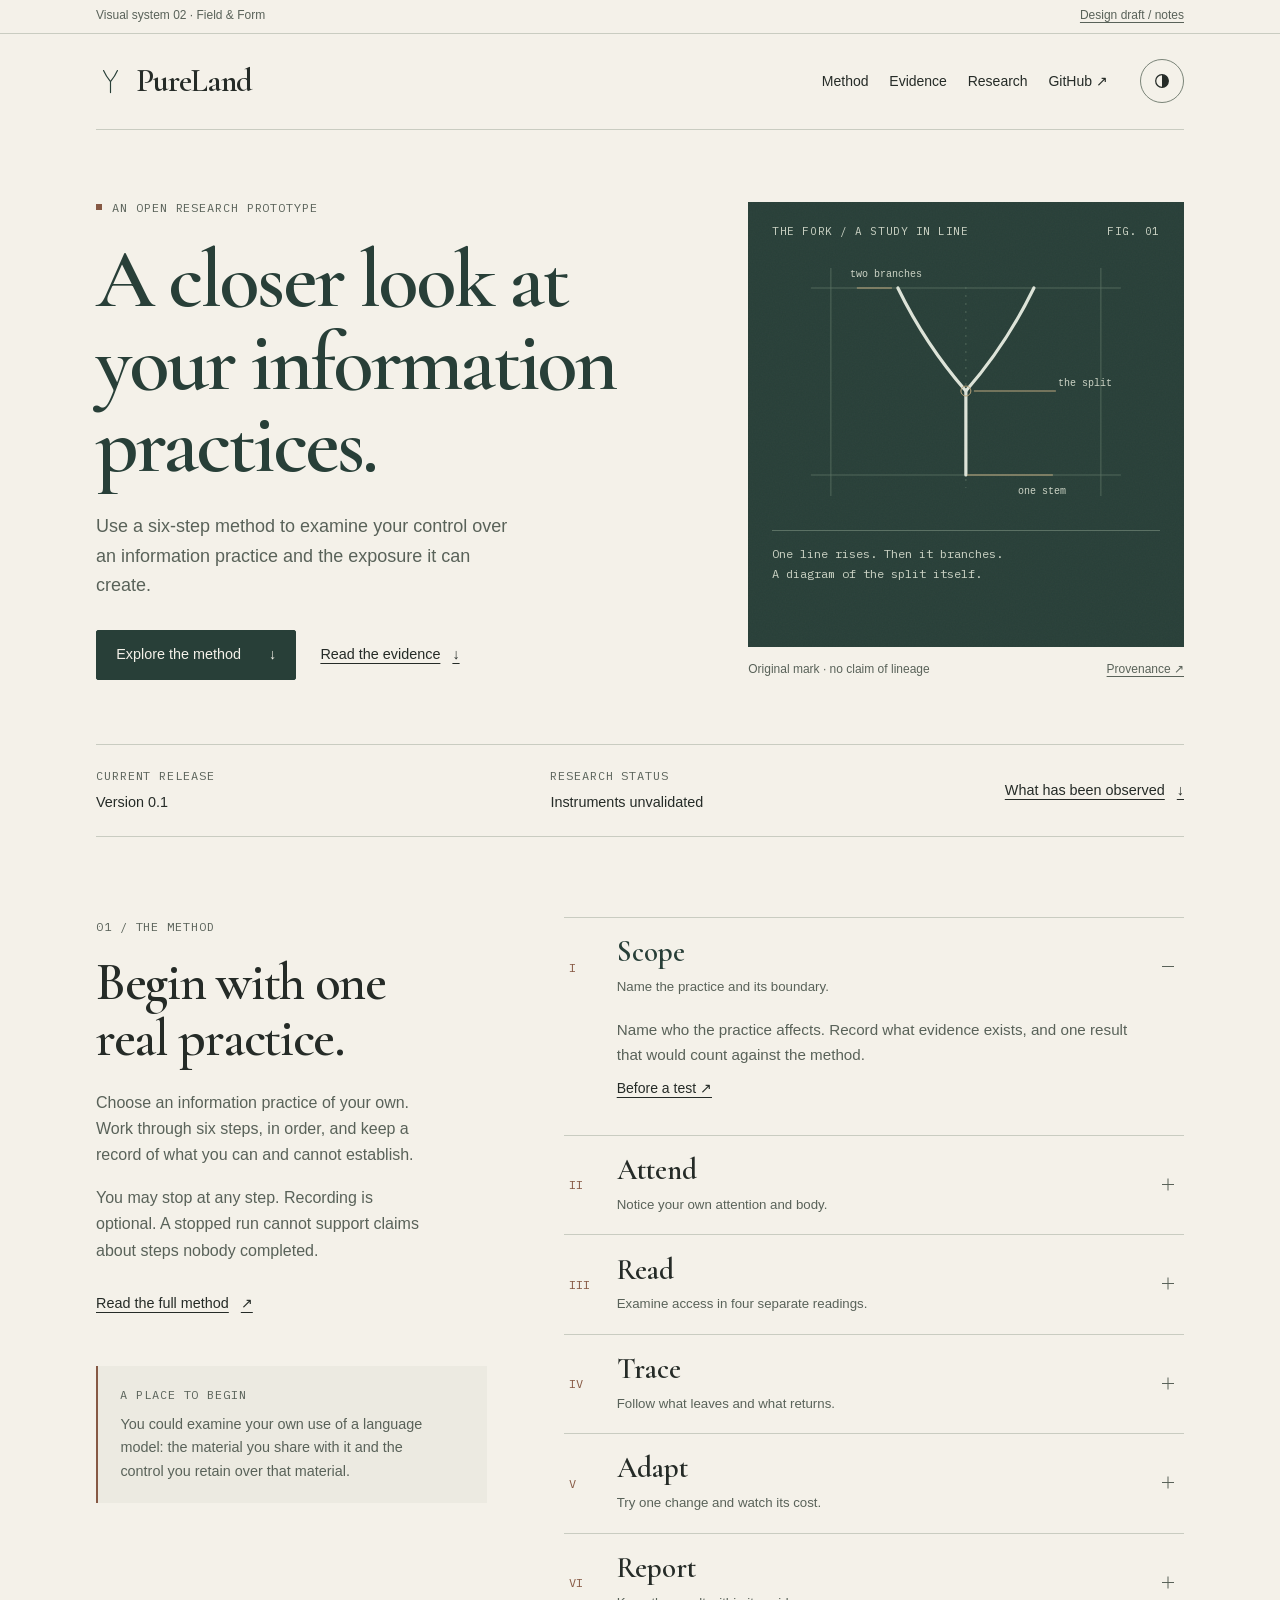
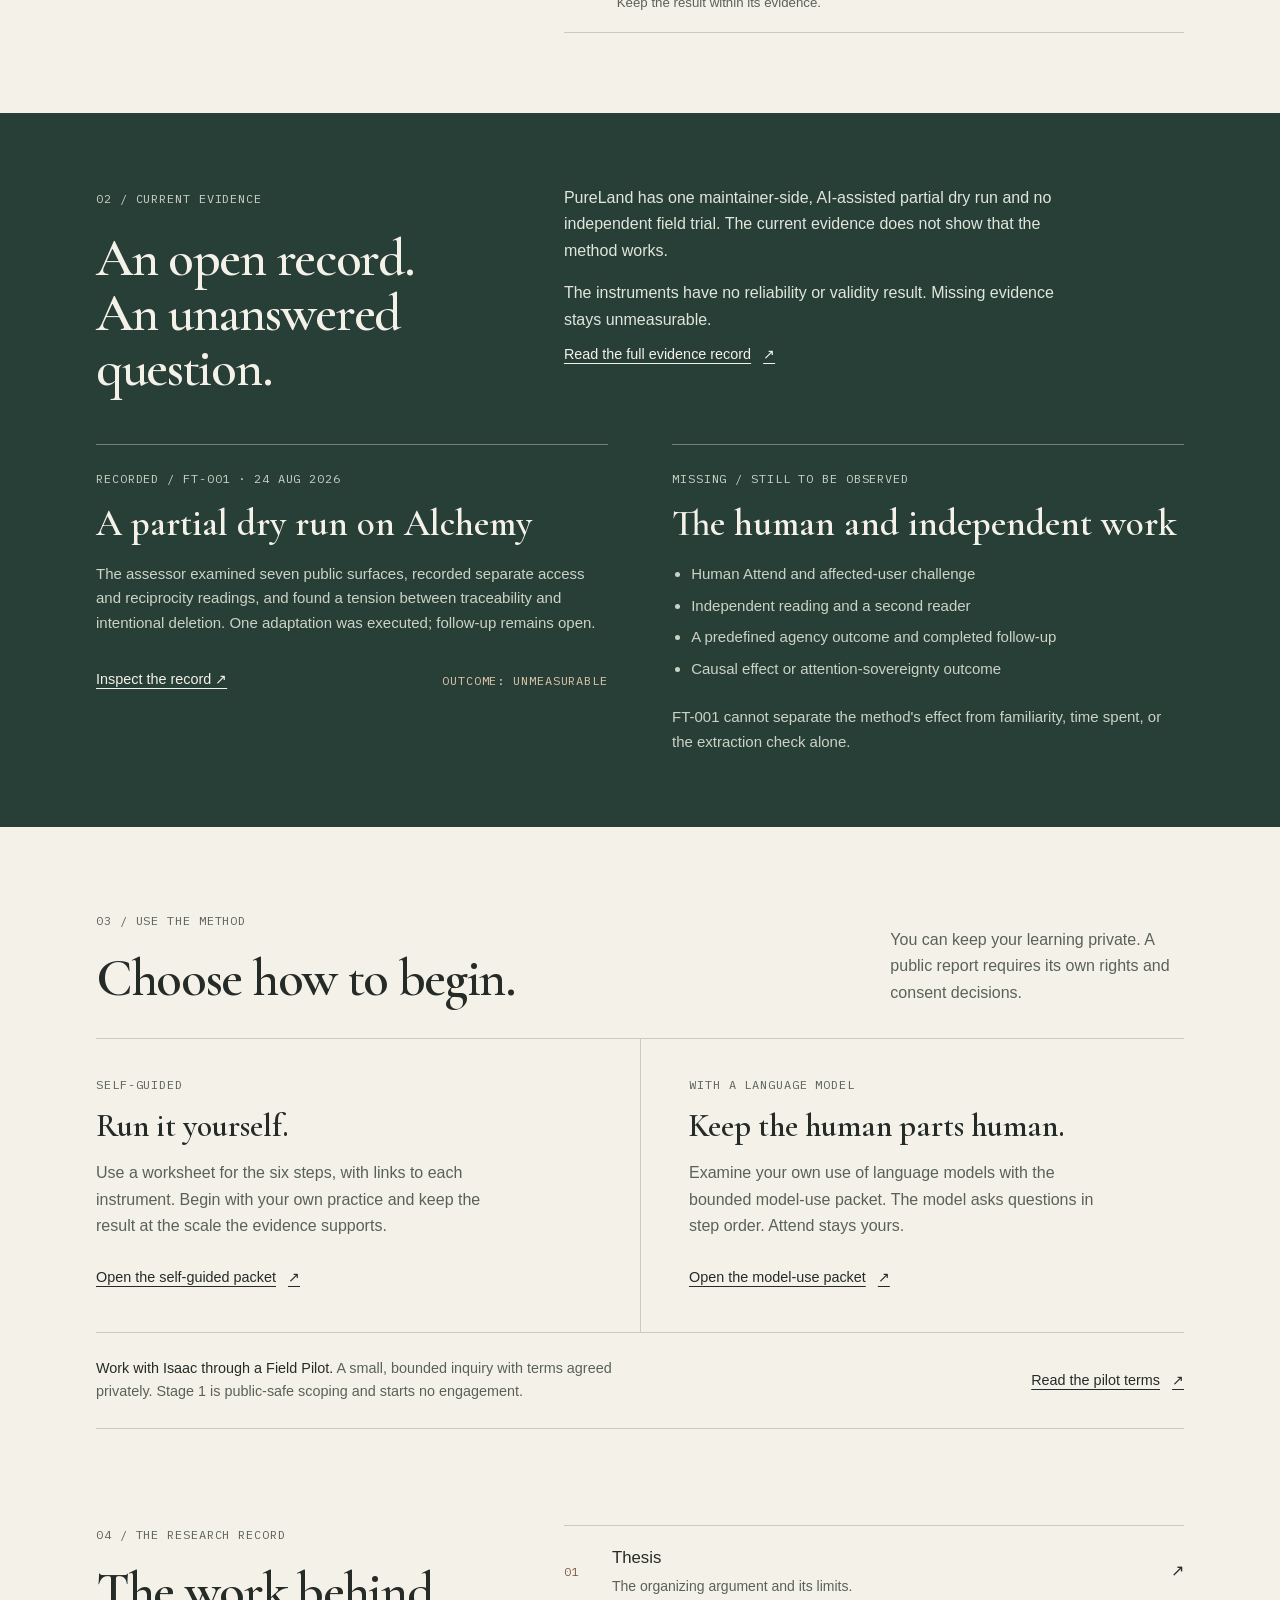
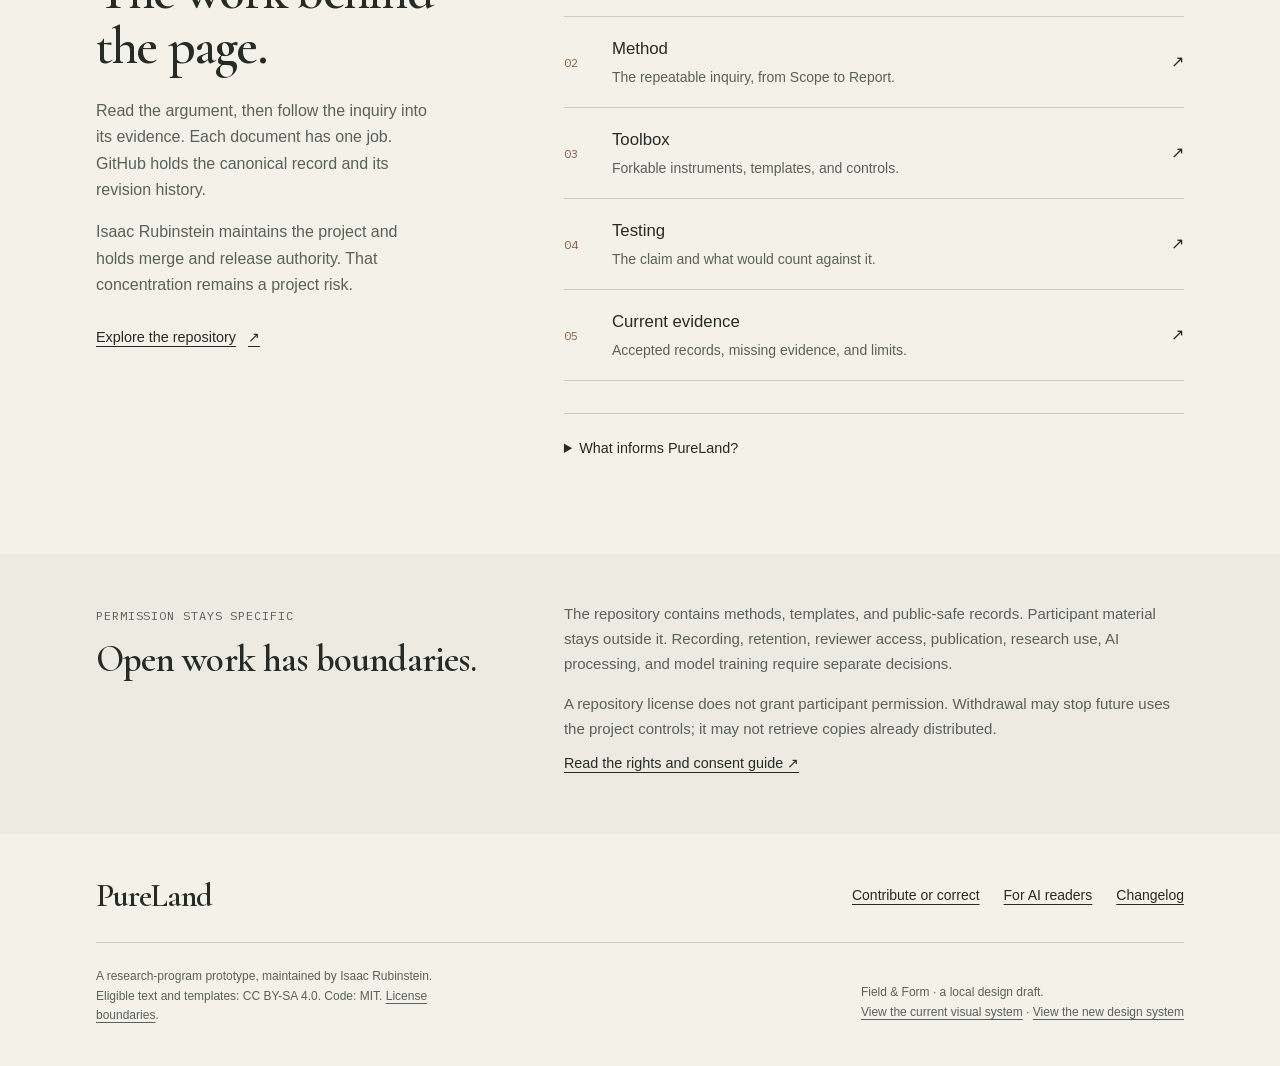
==== design/v2/index.html @ 68bf4f4d "Add the Field & Form second visual-system draft Place a second visual system under design/v2 for rev" ====
<!doctype html>
<html lang="en">
<head>
  <meta charset="utf-8">
  <meta name="viewport" content="width=device-width, initial-scale=1">
  <meta name="robots" content="noindex,nofollow">
  <title>PureLand · Field &amp; Form design draft</title>
  <meta name="description" content="A second visual-system draft for PureLand, an open research prototype for examining information practices. Instruments unvalidated.">
  <link rel="preload" href="../fonts/cormorant-garamond-600.woff2" as="font" type="font/woff2" crossorigin>
  <link rel="stylesheet" href="styles.css">
  <script src="theme.js" defer></script>
</head>
<body>
<a class="skip" href="#main">Skip to content</a>
<div class="draft-strip"><div class="wrap"><span>Visual system 02 · Field &amp; Form</span><a href="REVIEW.md">Design draft / notes</a></div></div>
<div class="wrap">
  <header class="masthead">
    <a class="brand" href="#main" aria-label="PureLand home">
      <svg viewBox="0 0 100 110" aria-hidden="true" fill="none" stroke="currentColor" stroke-linecap="round" stroke-width="4"><path d="M50 95V57 M50 57C40 45 32 33 26 19 M50 57C60 45 68 33 74 19"/></svg>
      <span class="brand-name">PureLand</span>
    </a>
    <nav aria-label="Main navigation"><a href="#method">Method</a><a href="#evidence">Evidence</a><a href="#research">Research</a><a href="https://github.com/risaac09/pureland-fork-kit">GitHub <span aria-hidden="true">↗</span></a></nav>
    <button class="theme" id="theme-toggle" aria-label="Change color theme" hidden><svg viewBox="0 0 20 20" aria-hidden="true"><circle cx="10" cy="10" r="7" fill="none" stroke="currentColor" stroke-width="1.4"/><path d="M10 3a7 7 0 0 1 0 14Z" fill="currentColor"/></svg></button>
  </header>
</div>
<main id="main">
<div class="wrap">
    <section class="hero" aria-labelledby="page-title">
      <div>
        <p class="label">An open research prototype</p>
        <h1 id="page-title">A closer look at<br>your information<br>practices.</h1>
        <p class="hero-lead">Use a six-step method to examine your control over an information practice and the exposure it can create.</p>
        <div class="hero-actions"><a class="button" href="#method">Explore the method <span aria-hidden="true">↓</span></a><a class="text-link" href="#evidence">Read the evidence <span aria-hidden="true">↓</span></a></div>
      </div>
      <figure class="specimen">
        <div class="specimen-plate">
          <div class="plate-top"><span>The fork / a study in line</span><span>Fig. 01</span></div>
          <svg viewBox="0 0 360 290" role="img" aria-labelledby="fork-title fork-desc">
            <title id="fork-title">The PureLand fork mark</title>
            <desc id="fork-desc">One stem rises, then splits into two branches. The mark diagrams the proliferation chain cited in the practice frame.</desc>
            <g fill="none" stroke="#5B7164" stroke-width=".8"><path d="M25 48H335 M25 235H335 M45 28V256 M315 28V256"/><path d="M180 47V248" stroke-dasharray="2 6"/></g>
            <g fill="none" stroke="#DDE3D8" stroke-width="3.2" stroke-linecap="round"><path class="fork-event" pathLength="1" d="M180 235V151C153 120 132 89 112 48"/><path class="fork-event" pathLength="1" d="M180 151C207 120 228 89 248 48"/></g>
            <g fill="none" stroke="#BCA77E" stroke-width="1"><path d="M188 151H270 M106 48H71 M181 235H267"/><circle cx="180" cy="151" r="5"/></g>
            <g font-family="monospace" font-size="10" fill="#CCD3C5"><text x="272" y="146">the split</text><text x="232" y="254">one stem</text><text x="64" y="37">two branches</text></g>
          </svg>
          <p class="plate-foot">One line rises. Then it branches.<br>A diagram of the split itself.</p>
        </div>
        <figcaption><span>Original mark · no claim of lineage</span><a href="https://github.com/risaac09/pureland-fork-kit/blob/main/PROVENANCE.md">Provenance ↗</a></figcaption>
      </figure>
    </section>
    <div class="status-line" aria-label="Research status">
      <div><span class="label">Current release</span><strong>Version 0.1</strong></div>
      <div><span class="label">Research status</span><strong>Instruments unvalidated</strong></div>
      <a class="text-link" href="#evidence">What has been observed <span aria-hidden="true">↓</span></a>
    </div>
    <section class="section section-grid" id="method" aria-labelledby="method-title">
      <div class="section-intro">
        <span class="label">01 / The method</span>
        <h2 id="method-title">Begin with one<br>real practice.</h2>
        <p>Choose an information practice of your own. Work through six steps, in order, and keep a record of what you can and cannot establish.</p>
        <p>You may stop at any step. Recording is optional. A stopped run cannot support claims about steps nobody completed.</p>
        <a class="text-link" href="https://github.com/risaac09/pureland-fork-kit/blob/main/METHOD.md">Read the full method <span aria-hidden="true">↗</span></a>
        <aside class="practice-note"><span class="label">A place to begin</span><p>You could examine your own use of a language model: the material you share with it and the control you retain over that material.</p></aside>
      </div>
      <div class="method-list" aria-label="Six method steps">
        <details id="step-scope" open><summary><span class="step-number">I</span><span><span class="step-name">Scope</span><span class="step-hint">Name the practice and its boundary.</span></span><span class="expand" aria-hidden="true"></span></summary><div class="step-copy"><p>Name who the practice affects. Record what evidence exists, and one result that would count against the method.</p><a href="https://github.com/risaac09/pureland-fork-kit/blob/main/TESTING.md">Before a test ↗</a></div></details>
        <details id="step-attend"><summary><span class="step-number">II</span><span><span class="step-name">Attend</span><span class="step-hint">Notice your own attention and body.</span></span><span class="expand" aria-hidden="true"></span></summary><div class="step-copy"><p>Run the practice frame before assigning a condition to the system. These are prompts for self-observation, never scores or labels for other people. Attend belongs to the person; a model cannot perform it.</p><a href="https://github.com/risaac09/pureland-fork-kit/blob/main/PRACTICE-FRAME.md">Open the practice frame ↗</a></div></details>
        <details id="step-read"><summary><span class="step-number">III</span><span><span class="step-name">Read</span><span class="step-hint">Examine access in four separate readings.</span></span><span class="expand" aria-hidden="true"></span></summary><div class="step-copy"><p>Ask whether the material is understandable, reachable, adaptable, and traceable. Name the unit, set, denominator, and time window before counting. Keep the four measures separate.</p><a href="https://github.com/risaac09/pureland-fork-kit/blob/main/SCORECARD.md">Open the access scorecard ↗</a></div></details>
        <details id="step-trace"><summary><span class="step-number">IV</span><span><span class="step-name">Trace</span><span class="step-hint">Follow what leaves and what returns.</span></span><span class="expand" aria-hidden="true"></span></summary><div class="step-copy"><p>Trace information from each contributor to where it accumulates. Read consent, attribution, and value return separately. Do not average the bands or produce a combined score.</p><a href="https://github.com/risaac09/pureland-fork-kit/blob/main/EXTRACTION-CHECK.md">Open the extraction check ↗</a></div></details>
        <details id="step-adapt"><summary><span class="step-number">V</span><span><span class="step-name">Adapt</span><span class="step-hint">Try one change and watch its cost.</span></span><span class="expand" aria-hidden="true"></span></summary><div class="step-copy"><p>Record the baseline, intended benefit, plausible new harm, required consent, and review date. Observe the cost as well as the result.</p><a href="https://github.com/risaac09/pureland-fork-kit/blob/main/METHOD.md">Read the adaptation guidance ↗</a></div></details>
        <details id="step-report"><summary><span class="step-number">VI</span><span><span class="step-name">Report</span><span class="step-hint">Keep the result within its evidence.</span></span><span class="expand" aria-hidden="true"></span></summary><div class="step-copy"><p>Record what happened, including disagreement or an unmeasurable result. Private learning and refusal may end without a public report. Only cleared reports enter the public ledger.</p><a href="https://github.com/risaac09/pureland-fork-kit/blob/main/templates/field-test.md">Open the field-test template ↗</a></div></details>
      </div>
    </section>
</div>
<section class="evidence" id="evidence" aria-labelledby="evidence-title">
  <div class="wrap">
    <div class="evidence-top"><div><span class="label">02 / Current evidence</span><h2 id="evidence-title">An open record.<br>An unanswered question.</h2></div><div><p>PureLand has one maintainer-side, AI-assisted partial dry run and no independent field trial. The current evidence does not show that the method works.</p><p>The instruments have no reliability or validity result. Missing evidence stays unmeasurable.</p><a class="text-link" href="https://github.com/risaac09/pureland-fork-kit/blob/main/CURRENT-EVIDENCE.md">Read the full evidence record <span aria-hidden="true">↗</span></a></div></div>
    <div class="evidence-records">
      <article><span class="label">Recorded / FT-001 · 24 Aug 2026</span><h3>A partial dry run on Alchemy</h3><p>The assessor examined seven public surfaces, recorded separate access and reciprocity readings, and found a tension between traceability and intentional deletion. One adaptation was executed; follow-up remains open.</p><div class="record-end"><a class="text-link" href="https://github.com/risaac09/pureland-fork-kit/blob/main/research/field-tests/ft-001-alchemy.md">Inspect the record ↗</a><span class="label">Outcome: unmeasurable</span></div></article>
      <article><span class="label">Missing / still to be observed</span><h3>The human and independent work</h3><ul><li>Human Attend and affected-user challenge</li><li>Independent reading and a second reader</li><li>A predefined agency outcome and completed follow-up</li><li>Causal effect or attention-sovereignty outcome</li></ul><p>FT-001 cannot separate the method's effect from familiarity, time spent, or the extraction check alone.</p></article>
    </div>
  </div>
</section>
<div class="wrap">
  <section class="paths" id="start" aria-labelledby="paths-title">
    <div class="paths-head"><div><span class="label">03 / Use the method</span><h2 id="paths-title">Choose how to begin.</h2></div><p>You can keep your learning private. A public report requires its own rights and consent decisions.</p></div>
    <div class="path-grid">
      <article class="path"><span class="label">Self-guided</span><h3>Run it yourself.</h3><p>Use a worksheet for the six steps, with links to each instrument. Begin with your own practice and keep the result at the scale the evidence supports.</p><a class="text-link" href="https://github.com/risaac09/pureland-fork-kit/blob/main/templates/run-it-yourself.md">Open the self-guided packet <span aria-hidden="true">↗</span></a></article>
      <article class="path"><span class="label">With a language model</span><h3>Keep the human parts human.</h3><p>Examine your own use of language models with the bounded model-use packet. The model asks questions in step order. Attend stays yours.</p><a class="text-link" href="https://github.com/risaac09/pureland-fork-kit/blob/main/templates/run-with-a-model.md">Open the model-use packet <span aria-hidden="true">↗</span></a></article>
    </div>
    <div class="pilot"><p><strong>Work with Isaac through a Field Pilot.</strong> A small, bounded inquiry with terms agreed privately. Stage 1 is public-safe scoping and starts no engagement.</p><a class="text-link" href="https://github.com/risaac09/pureland-fork-kit/blob/main/OFFERING.md">Read the pilot terms <span aria-hidden="true">↗</span></a></div>
  </section>
  <section class="library section-grid" id="research" aria-labelledby="research-title">
    <div class="section-intro"><span class="label">04 / The research record</span><h2 id="research-title">The work behind<br>the page.</h2><p>Read the argument, then follow the inquiry into its evidence. Each document has one job. GitHub holds the canonical record and its revision history.</p><p>Isaac Rubinstein maintains the project and holds merge and release authority. That concentration remains a project risk.</p><a class="text-link" href="https://github.com/risaac09/pureland-fork-kit">Explore the repository <span aria-hidden="true">↗</span></a></div>
    <div><ol class="research-list">
      <li><a href="https://github.com/risaac09/pureland-fork-kit/blob/main/THESIS.md"><span class="doc-number">01</span><span><span class="doc-title">Thesis</span><span class="doc-description">The organizing argument and its limits.</span></span><span aria-hidden="true">↗</span></a></li>
      <li><a href="https://github.com/risaac09/pureland-fork-kit/blob/main/METHOD.md"><span class="doc-number">02</span><span><span class="doc-title">Method</span><span class="doc-description">The repeatable inquiry, from Scope to Report.</span></span><span aria-hidden="true">↗</span></a></li>
      <li><a href="https://github.com/risaac09/pureland-fork-kit/blob/main/TOOLBOX.md"><span class="doc-number">03</span><span><span class="doc-title">Toolbox</span><span class="doc-description">Forkable instruments, templates, and controls.</span></span><span aria-hidden="true">↗</span></a></li>
      <li><a href="https://github.com/risaac09/pureland-fork-kit/blob/main/TESTING.md"><span class="doc-number">04</span><span><span class="doc-title">Testing</span><span class="doc-description">The claim and what would count against it.</span></span><span aria-hidden="true">↗</span></a></li>
      <li><a href="https://github.com/risaac09/pureland-fork-kit/blob/main/CURRENT-EVIDENCE.md"><span class="doc-number">05</span><span><span class="doc-title">Current evidence</span><span class="doc-description">Accepted records, missing evidence, and limits.</span></span><span aria-hidden="true">↗</span></a></li>
    </ol><details class="provenance" id="what-it-studies"><summary>What informs PureLand?</summary><p>The synthesis draws on Buddhist practice, evaluation, body-based practice, and technology theory. Its mappings are original synthesis, not Buddhist doctrine, clinical categories, or validated measures. The name establishes no lineage relationship to Pure Land Buddhist traditions. <a href="https://github.com/risaac09/pureland-fork-kit/blob/main/THESIS.md">Read the thesis</a> and <a href="https://github.com/risaac09/pureland-fork-kit/blob/main/PROVENANCE.md">the provenance record</a>.</p></details></div>
  </section>
</div>
<section class="rights" id="rights" aria-labelledby="rights-title"><div class="wrap"><div><span class="label">Permission stays specific</span><h2 id="rights-title">Open work has boundaries.</h2></div><div><p>The repository contains methods, templates, and public-safe records. Participant material stays outside it. Recording, retention, reviewer access, publication, research use, AI processing, and model training require separate decisions.</p><p>A repository license does not grant participant permission. Withdrawal may stop future uses the project controls; it may not retrieve copies already distributed.</p><a class="text-link" href="https://github.com/risaac09/pureland-fork-kit/blob/main/RIGHTS-AND-CONSENT.md">Read the rights and consent guide ↗</a></div></div></section>
</main>
<footer class="wrap footer">
  <div class="footer-top"><a class="brand" href="#main"><span class="brand-name">PureLand</span></a><div class="footer-links"><a href="https://github.com/risaac09/pureland-fork-kit/blob/main/CONTRIBUTING.md">Contribute or correct</a><a href="https://github.com/risaac09/pureland-fork-kit/blob/main/llms.txt">For AI readers</a><a href="https://github.com/risaac09/pureland-fork-kit/blob/main/CHANGELOG.md">Changelog</a></div></div>
  <div class="footer-bottom"><p>A research-program prototype, maintained by Isaac Rubinstein.<br>Eligible text and templates: CC BY-SA 4.0. Code: MIT. <a href="https://github.com/risaac09/pureland-fork-kit/blob/main/LICENSE.md">License boundaries</a>.</p><p>Field &amp; Form · a local design draft.<br><a href="../../index.html">View the current visual system</a> · <a href="system.html">View the new design system</a></p></div>
</footer>
</body>
</html>
---- design/v2/styles.css ----
@import url("tokens.css");
* { box-sizing: border-box; }
html { scroll-padding-top: 2rem; }
body { margin: 0; background: var(--ground); color: var(--text); font: 1rem/1.65 var(--font-body); -webkit-font-smoothing: antialiased; }
::selection { color: var(--mineral); background: var(--lichen); }
a { color: inherit; text-decoration-thickness: 1px; text-underline-offset: .25em; }
a:hover { text-decoration-thickness: 2px; }
:where(a, button, summary):focus-visible { outline: 3px solid var(--focus); outline-offset: 5px; }
button { font: inherit; cursor: pointer; }
button[hidden] { display: none; }
svg { display: block; max-width: 100%; }
figure, p { margin: 0; }
p + p { margin-top: 1rem; }
h1, h2, h3 { margin: 0; font-family: var(--font-display); font-weight: 600; }
h1 { font-size: clamp(3.25rem, 6.5vw, 5.8rem); line-height: .99; letter-spacing: -.035em; color: var(--primary); }
h2 { font-size: clamp(2.65rem, 4.1vw, 3.7rem); line-height: 1.05; letter-spacing: -.025em; text-wrap: balance; }
h3 { font-size: 2rem; line-height: 1.15; }
.wrap { max-width: var(--page-width); margin-inline: auto; padding-inline: clamp(1.25rem, 5vw, 4rem); }
.label { font: .75rem/1.6 var(--font-label); letter-spacing: .075em; text-transform: uppercase; color: var(--secondary); }
.small { font-size: .875rem; }
.secondary { color: var(--secondary); }
.skip { position: absolute; top: -10rem; left: 1rem; z-index: 20; background: var(--ground); padding: 1rem; }
.skip:focus { top: 1rem; }
.draft-strip { border-bottom: 1px solid var(--line); }
.draft-strip .wrap { display: flex; justify-content: space-between; gap: 1rem; font-size: .75rem; color: var(--secondary); padding-block: .4rem; }
.masthead { display: flex; align-items: center; gap: 2rem; padding-block: 1.6rem; border-bottom: 1px solid var(--line); }
.brand { min-height: 44px; display: inline-flex; align-items: center; gap: .7rem; text-decoration: none; white-space: nowrap; }
.brand svg { width: 29px; height: 36px; color: var(--primary); }
.brand-name { font-family: var(--font-display); font-size: 2rem; line-height: 1; letter-spacing: -.03em; }
.masthead nav { margin-left: auto; display: flex; gap: 1.3rem; }
.masthead nav a { gap: .25rem; display: inline-flex; min-height: 44px; align-items: center; font-size: .875rem; text-decoration: none; }
.masthead nav a:hover { text-decoration: underline; }
.theme { min-height: 44px; min-width: 44px; border: 1px solid var(--control-line); border-radius: 50%; color: var(--text); background: transparent; display: grid; place-items: center; }
.theme svg { width: 18px; height: 18px; }
.hero { display: grid; grid-template-columns: 1.35fr 1fr; gap: clamp(2rem, 5vw, 5rem); align-items: center; padding-block: 4.25rem 4rem; }
.hero .label { margin-bottom: 1.4rem; display: flex; align-items: center; gap: .65rem; }
.hero .label::before { content: ""; height: 6px; width: 6px; background: var(--accent-text); }
.hero-lead { max-width: 43ch; font-size: 1.125rem; line-height: 1.65; margin-top: 1.6rem; color: var(--secondary); }
.hero-actions { display: flex; align-items: center; flex-wrap: wrap; gap: 1.5rem; margin-top: 1.8rem; }
.button { display: inline-flex; align-items: center; justify-content: space-between; gap: 1.75rem; min-height: 50px; padding: .7rem 1.2rem; text-decoration: none; background: var(--primary); color: var(--on-primary); border: 1px solid var(--primary); border-radius: 2px; font-size: .9rem; }
.button:hover { text-decoration: none; box-shadow: inset 0 0 0 1px currentColor; }
.text-link { min-height: 44px; display: inline-flex; align-items: center; gap: .75rem; font-size: .9rem; }
.specimen { align-self: stretch; display: flex; flex-direction: column; padding-top: .25rem; }
.specimen-plate { flex: 1; min-height: 350px; position: relative; background: var(--mineral); color: var(--paper); padding: 1.3rem 1.5rem; overflow: hidden; }
.specimen-plate::before { content: ""; position: absolute; inset: 0; background-image: url("grain.svg"); opacity: .12; pointer-events: none; }
.plate-top { display: flex; justify-content: space-between; position: relative; color: #CCD3C5; font: .6875rem/1.6 var(--font-label); letter-spacing: .05em; text-transform: uppercase; }
.specimen-plate > svg { width: 100%; height: 290px; position: relative; }
.plate-foot { font: .75rem/1.7 var(--font-label); color: #CCD3C5; position: relative; border-top: 1px solid #5B7164; padding-top: .8rem; }
.specimen figcaption { display: flex; justify-content: space-between; gap: 1rem; color: var(--secondary); margin-top: .8rem; font-size: .75rem; }
.status-line { border-top: 1px solid var(--line); border-bottom: 1px solid var(--line); padding-block: 1.3rem; display: grid; grid-template-columns: 1fr 1fr auto; gap: 1.5rem; align-items: center; }
.status-line strong { font-size: .9rem; font-weight: 500; }
.status-line .label { display: block; margin-bottom: .25rem; }
.section { padding-block: 5rem; }
.section-grid { display: grid; grid-template-columns: .82fr 1.3fr; gap: clamp(2rem, 6vw, 6rem); }
.section-intro > .label { display: block; margin-bottom: 1.2rem; }
.section-intro h2 { margin-bottom: 1.5rem; }
.section-intro p { max-width: 38ch; color: var(--secondary); }
.section-intro .text-link { margin-top: 1.1rem; }
.practice-note { margin-top: 2.5rem; padding: 1.2rem 1.4rem; border-left: 2px solid var(--accent-text); background: var(--surface); }
.practice-note .label { display: block; margin-bottom: .55rem; }
.practice-note p { font-size: .9rem; }
.method-list details { border-top: 1px solid var(--line); }
.method-list details:last-child { border-bottom: 1px solid var(--line); }
.method-list summary { list-style: none; display: grid; grid-template-columns: 2rem 1fr 1.2rem; column-gap: 1rem; align-items: center; padding: 1.15rem .3rem; min-height: 70px; cursor: pointer; }
summary::-webkit-details-marker { display: none; }
.step-number { color: var(--accent-text); font: .75rem var(--font-label); }
.step-name { font: 600 1.8rem/1.1 var(--font-display); }
.step-hint { display: block; color: var(--secondary); font-size: .83rem; margin-top: .4rem; }
.expand { position: relative; width: 16px; height: 16px; color: var(--secondary); }
.expand::before, .expand::after { content: ""; position: absolute; background: currentColor; width: 12px; height: 1px; top: 7px; left: 2px; }
.expand::after { transform: rotate(90deg); }
details[open] .expand::after { transform: rotate(0); }
.method-list details[open] .step-name { color: var(--primary); }
.step-copy { padding: 0 2.5rem 1.5rem 3.3rem; color: var(--secondary); font-size: .95rem; }
.step-copy a { display: inline-flex; min-height: 44px; align-items: center; color: var(--text); font-size: .875rem; }
.evidence { background: var(--mineral); color: var(--paper); padding-block: 4.5rem; --focus: #D4AF96; }
.evidence .label { color: #CCD3C5; }
.evidence-top { display: grid; grid-template-columns: .82fr 1.3fr; gap: clamp(2rem, 6vw, 6rem); }
.evidence h2 { margin-top: 1.2rem; }
.evidence-top p { color: #E1E6DC; max-width: 57ch; }
.evidence-records { margin-top: 3rem; display: grid; grid-template-columns: 1fr 1fr; gap: 4rem; }
.evidence-records article { padding-top: 1.25rem; border-top: 1px solid #718373; }
.evidence-records h3 { margin-block: .75rem 1rem; font-size: 2.3rem; }
.evidence-records p, .evidence-records ul { color: #CCD3C5; font-size: .9375rem; }
.evidence-records ul { padding-left: 1.2rem; margin-block: 1rem; }
.evidence-records li { padding-bottom: .45rem; }
.record-end { margin-top: 1.4rem; display: flex; justify-content: space-between; gap: 1rem; align-items: center; }
.record-end .label { color: #E1C6AA; }
.paths { padding-block: 5rem; }
.paths-head { display: flex; align-items: flex-end; justify-content: space-between; gap: 3rem; margin-bottom: 2rem; }
.paths-head h2 { margin-top: 1.1rem; }
.paths-head p { max-width: 33ch; color: var(--secondary); }
.path-grid { display: grid; grid-template-columns: 1fr 1fr; border-top: 1px solid var(--line); border-bottom: 1px solid var(--line); }
.path { padding: 2rem 3rem 2rem 0; }
.path + .path { padding-left: 3rem; border-left: 1px solid var(--line); }
.path h3 { margin-block: .65rem 1rem; }
.path p { color: var(--secondary); max-width: 46ch; }
.path .text-link { margin-top: 1rem; }
.pilot { display: flex; align-items: center; gap: 3rem; justify-content: space-between; padding: 1.5rem 0; border-bottom: 1px solid var(--line); }
.pilot p { font-size: .9rem; color: var(--secondary); max-width: 69ch; }
.pilot strong { color: var(--text); font-weight: 500; }
.pilot a { flex-shrink: 0; }
.library { padding-block: 1rem 5rem; }
.research-list { margin: 0; padding: 0; list-style: none; }
.research-list li { border-top: 1px solid var(--line); }
.research-list li:last-child { border-bottom: 1px solid var(--line); }
.research-list a { padding-block: 1.1rem; display: grid; grid-template-columns: 2rem 1fr auto; gap: 1rem; text-decoration: none; align-items: center; }
.research-list a:hover .doc-title { text-decoration: underline; text-underline-offset: .2em; }
.doc-title { font-size: 1.05rem; font-weight: 500; }
.doc-description { display: block; color: var(--secondary); font-size: .875rem; margin-top: .25rem; }
.doc-number { color: var(--accent-text); font: .75rem var(--font-label); }
.provenance { margin-top: 2rem; border-top: 1px solid var(--line); padding-top: 1rem; }
.provenance summary { cursor: pointer; padding-block: .4rem; font-size: .9rem; min-height: 44px; }
.provenance p { font-size: .9rem; color: var(--secondary); padding-block: 1rem; max-width: 65ch; }
.rights { background: var(--surface); padding-block: 3rem; }
.rights .wrap { display: grid; grid-template-columns: .82fr 1.3fr; gap: clamp(2rem, 6vw, 6rem); }
.rights h2 { font-size: 2.3rem; margin-top: .75rem; }
.rights p { color: var(--secondary); font-size: .9375rem; }
.footer { padding-block: 2.5rem; }
.footer-top { display: flex; justify-content: space-between; align-items: center; gap: 2rem; }
.footer-links { display: flex; flex-wrap: wrap; gap: .5rem 1.5rem; }
.footer-links a { display: inline-flex; align-items: center; min-height: 44px; font-size: .875rem; }
.footer-bottom { display: flex; justify-content: space-between; gap: 2rem; border-top: 1px solid var(--line); margin-top: 1.5rem; padding-top: 1.5rem; color: var(--secondary); font-size: .75rem; }
.footer-bottom p { max-width: 57ch; }
@media (prefers-reduced-motion: no-preference) {
  .button, .theme { transition: box-shadow var(--motion-response), background var(--motion-response); }
  .expand::after { transition: transform var(--motion-response) var(--motion-ease); }
  .fork-event { stroke-dasharray: 1; animation: settle var(--motion-draw) var(--motion-ease) both; }
  @keyframes settle { from { stroke-dashoffset: 1; } to { stroke-dashoffset: 0; } }
}
@media (max-width: 900px) {
  .masthead { gap: 1rem; }
  .masthead nav { gap: 1rem; }
  .hero { grid-template-columns: 1.3fr 1fr; gap: 2rem; }
  h1 { font-size: clamp(2.8rem, 6.2vw, 4rem); }
  .specimen-plate { padding-inline: 1rem; }
  .specimen-plate > svg { height: 260px; }
  .hero-lead { font-size: 1rem; }
  .hero-actions { gap: .65rem 1.25rem; }
  .evidence-records { gap: 2rem; }
}
@media (max-width: 680px) {
  .draft-strip .wrap { font-size: .6875rem; }
  .masthead { flex-wrap: wrap; padding-block: 1rem .5rem; gap: .6rem 1rem; }
  .brand-name { font-size: 1.8rem; }
  .masthead nav { order: 3; width: 100%; justify-content: space-between; gap: .5rem; }
  .masthead nav a { font-size: .875rem; }
  .theme { margin-left: auto; }
  .hero { grid-template-columns: 1fr; padding-block: 2.5rem 2rem; gap: 2.25rem; }
  h1 { font-size: clamp(3.05rem, 13.1vw, 4.7rem); }
  .hero .label { margin-bottom: 1rem; }
  .hero-lead { font-size: 1.0625rem; margin-top: 1.4rem; }
  .hero-actions { margin-top: 1.5rem; }
  .specimen { display: none; }
  .status-line { grid-template-columns: 1fr 1fr; gap: 1rem; }
  .status-line > .text-link { grid-column: 1 / -1; min-height: 32px; }
  .section, .paths { padding-block: 3.5rem; }
  .section-grid, .evidence-top, .rights .wrap { grid-template-columns: 1fr; gap: 2rem; }
  .section-intro p { max-width: none; }
  .practice-note { margin-top: 1.5rem; }
  .evidence { padding-block: 3.5rem; }
  .evidence-records { grid-template-columns: 1fr; gap: 2rem; margin-top: 2rem; }
  .evidence-records h3 { font-size: 2rem; }
  .paths-head { display: block; }
  .paths-head p { margin-top: 1.25rem; max-width: none; }
  .path-grid { grid-template-columns: 1fr; }
  .path { padding: 1.5rem 0; }
  .path + .path { padding: 1.5rem 0; border-left: 0; border-top: 1px solid var(--line); }
  .pilot { display: block; }
  .pilot a { margin-top: .7rem; }
  .library { padding-bottom: 3.5rem; }
  .footer-top, .footer-bottom { display: block; }
  .footer-links { margin-top: 1.25rem; }
  .footer-bottom p + p { margin-top: 1rem; }
}
@media (max-width: 360px) {
  h1 { font-size: 2.3rem; line-height: 1.05; }
  .masthead nav { gap: .4rem; }
}
@media print {
  body { color: #252B27; background: white; }
  .draft-strip, .theme, .masthead nav { display: none; }
  .hero { padding-block: 2rem; }
  .evidence { background: #F4F1E9; color: #252B27; }
  .evidence :is(p, .label, ul) { color: #252B27; }
  .section, .paths { padding-block: 2rem; }
  details > :not(summary) { display: block !important; }
}
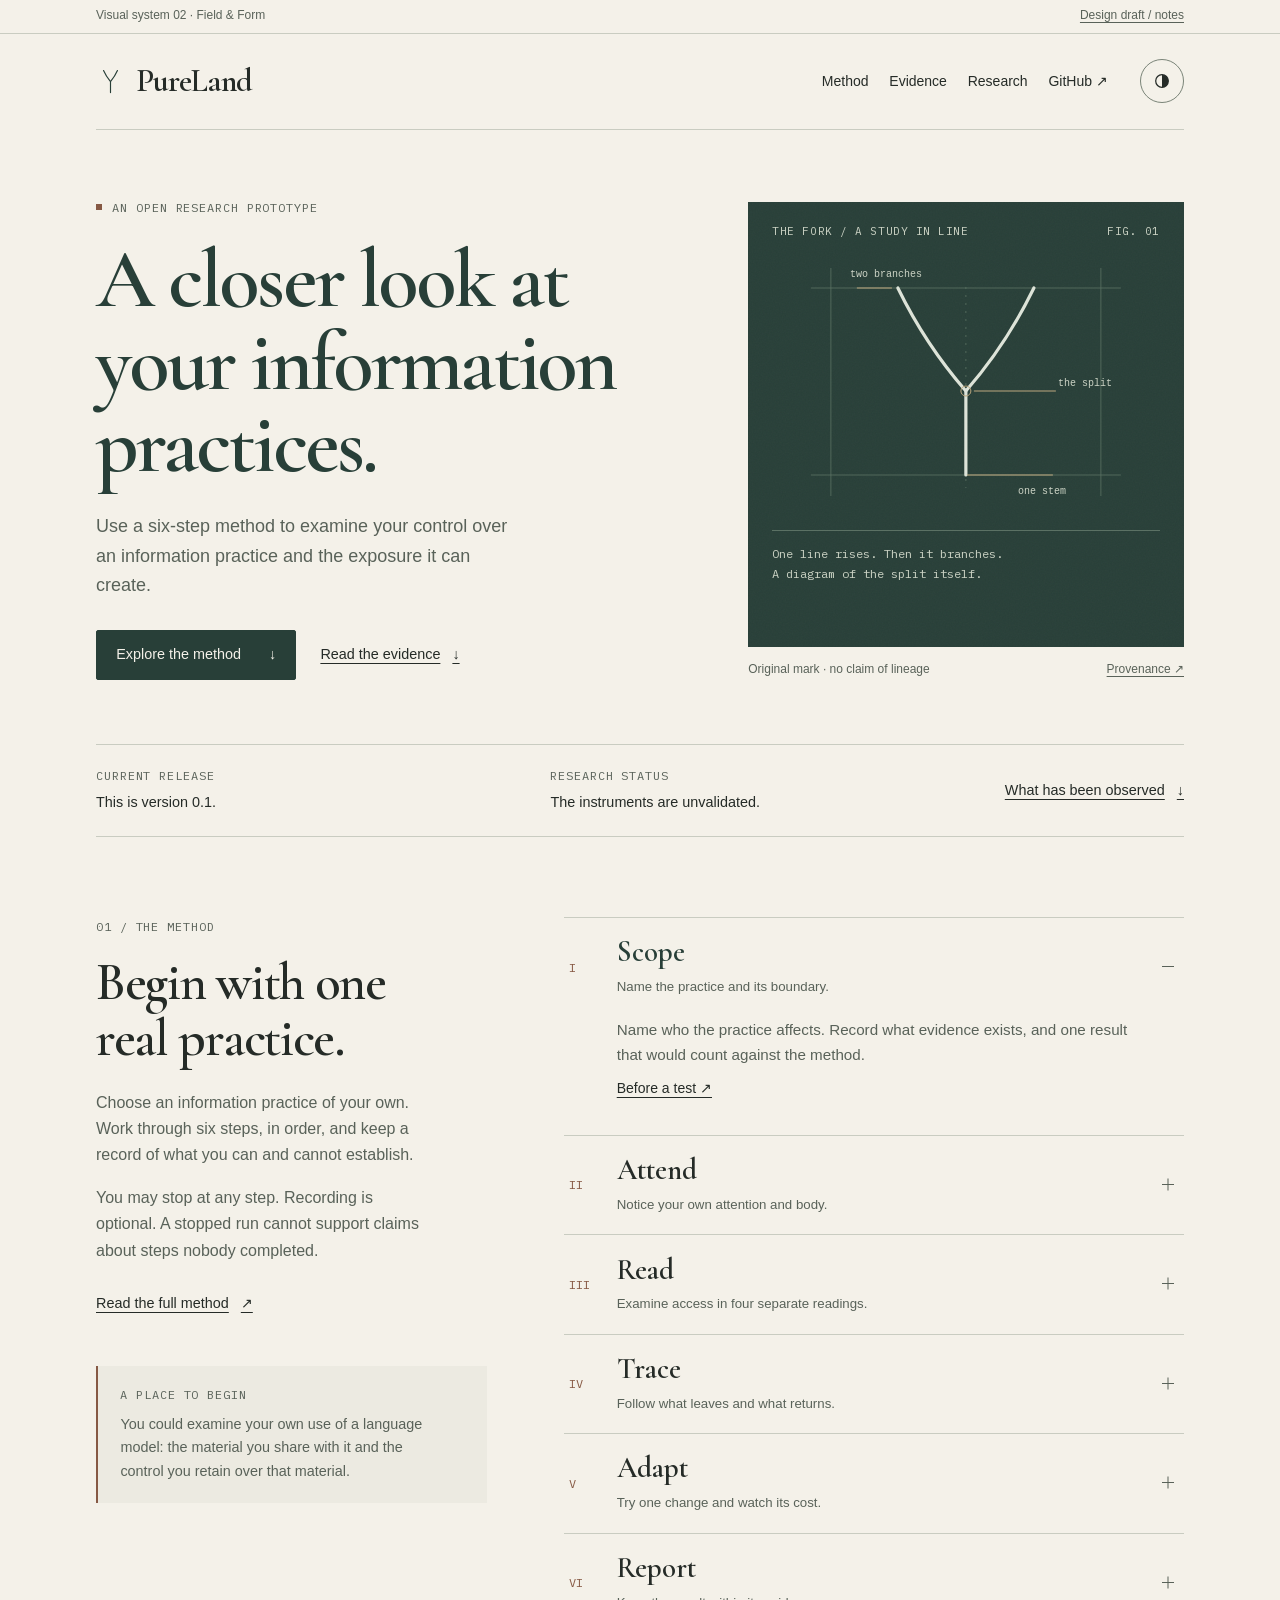
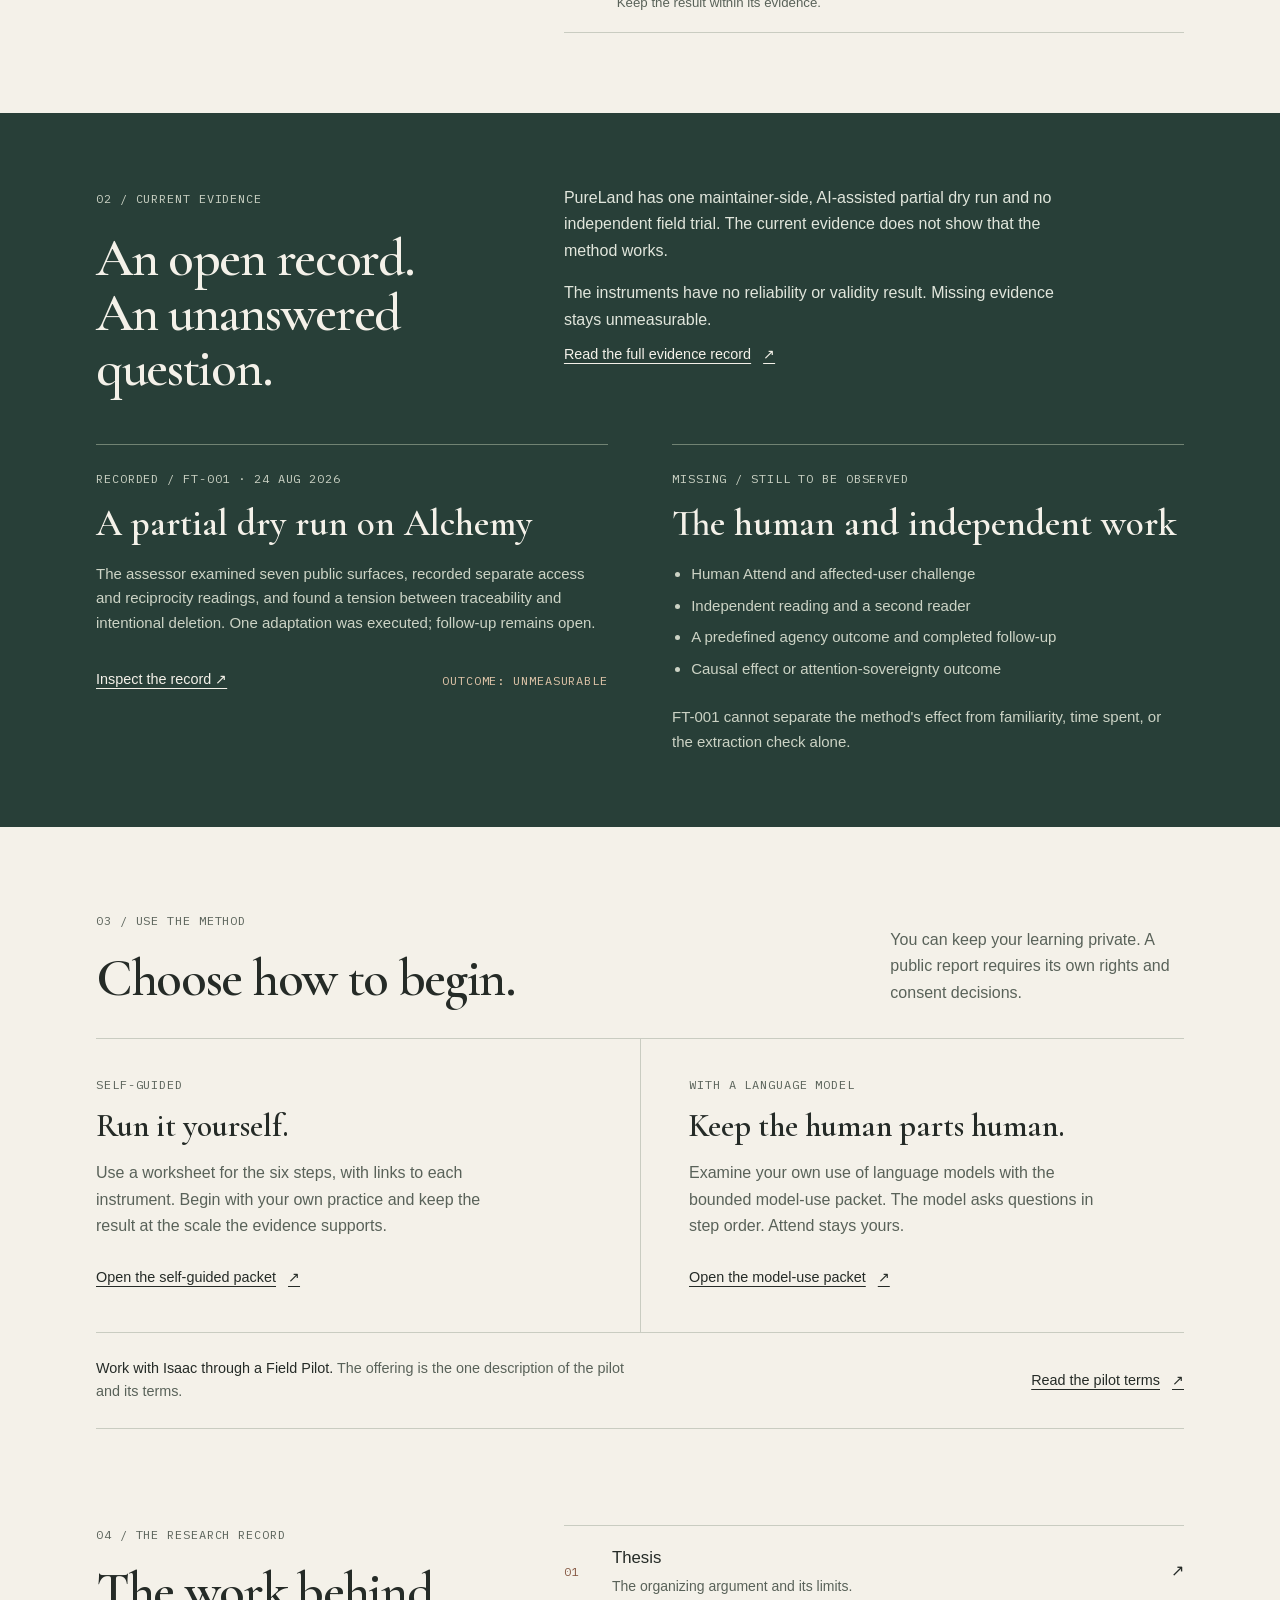
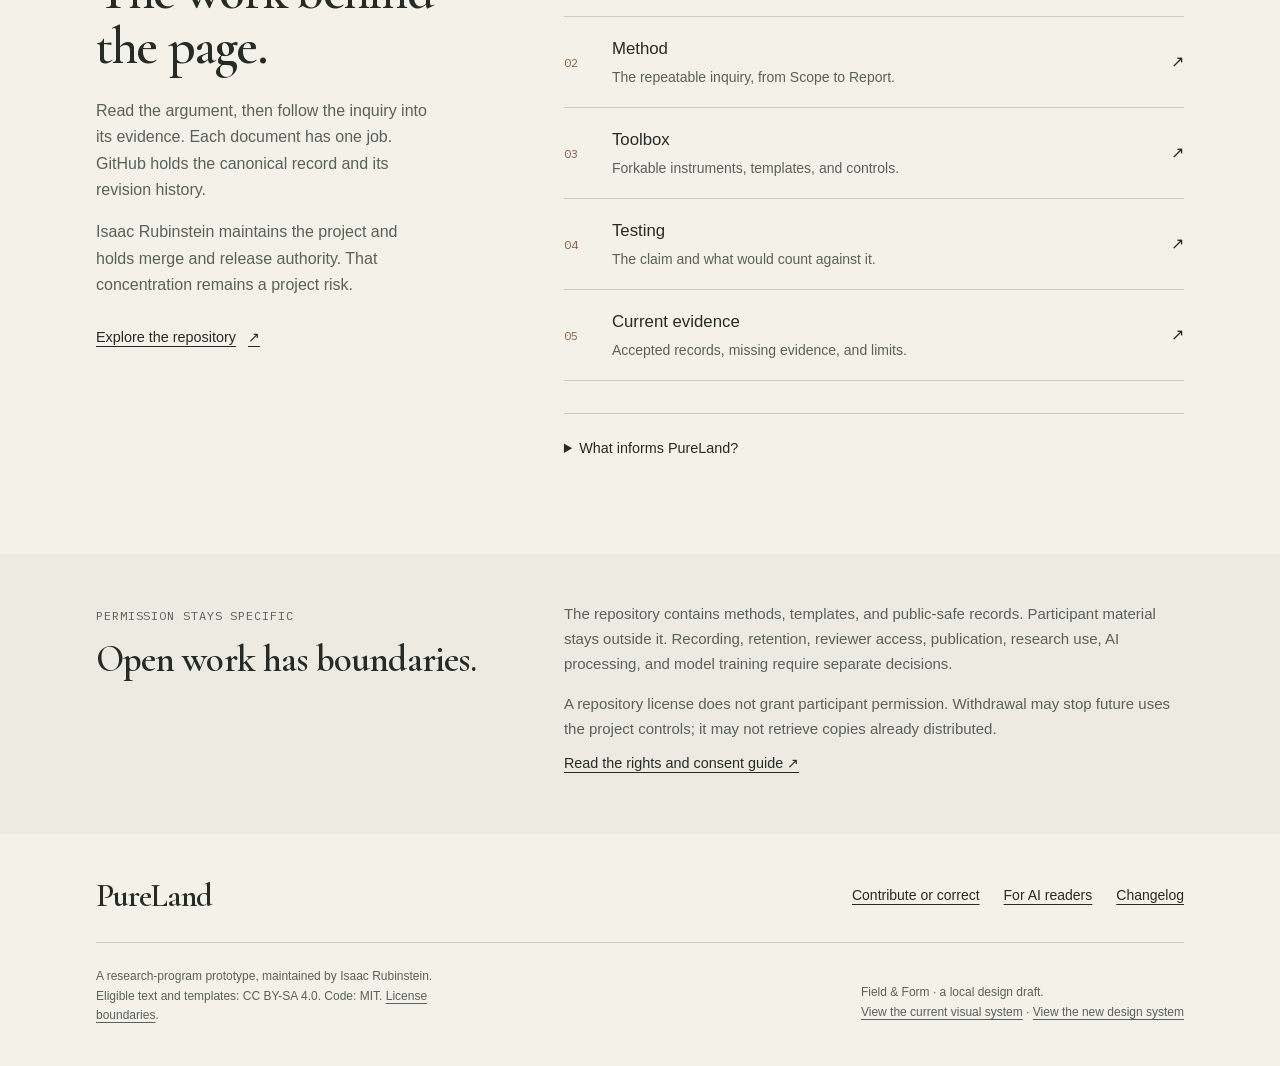
==== commit a118b9bf: "Reconcile the draft with pull request #48 and the checker contracts Read the Field & Form copy again" ====
--- a/design/v2/index.html
+++ b/design/v2/index.html
@@ -49,8 +49,8 @@
       </figure>
     </section>
     <div class="status-line" aria-label="Research status">
-      <div><span class="label">Current release</span><strong>Version 0.1</strong></div>
-      <div><span class="label">Research status</span><strong>Instruments unvalidated</strong></div>
+      <div><span class="label">Current release</span><strong>This is version 0.1.</strong></div>
+      <div><span class="label">Research status</span><strong>The instruments are unvalidated.</strong></div>
       <a class="text-link" href="#evidence">What has been observed <span aria-hidden="true">↓</span></a>
     </div>
     <section class="section section-grid" id="method" aria-labelledby="method-title">
@@ -68,7 +68,7 @@
         <details id="step-read"><summary><span class="step-number">III</span><span><span class="step-name">Read</span><span class="step-hint">Examine access in four separate readings.</span></span><span class="expand" aria-hidden="true"></span></summary><div class="step-copy"><p>Ask whether the material is understandable, reachable, adaptable, and traceable. Name the unit, set, denominator, and time window before counting. Keep the four measures separate.</p><a href="https://github.com/risaac09/pureland-fork-kit/blob/main/SCORECARD.md">Open the access scorecard ↗</a></div></details>
         <details id="step-trace"><summary><span class="step-number">IV</span><span><span class="step-name">Trace</span><span class="step-hint">Follow what leaves and what returns.</span></span><span class="expand" aria-hidden="true"></span></summary><div class="step-copy"><p>Trace information from each contributor to where it accumulates. Read consent, attribution, and value return separately. Do not average the bands or produce a combined score.</p><a href="https://github.com/risaac09/pureland-fork-kit/blob/main/EXTRACTION-CHECK.md">Open the extraction check ↗</a></div></details>
         <details id="step-adapt"><summary><span class="step-number">V</span><span><span class="step-name">Adapt</span><span class="step-hint">Try one change and watch its cost.</span></span><span class="expand" aria-hidden="true"></span></summary><div class="step-copy"><p>Record the baseline, intended benefit, plausible new harm, required consent, and review date. Observe the cost as well as the result.</p><a href="https://github.com/risaac09/pureland-fork-kit/blob/main/METHOD.md">Read the adaptation guidance ↗</a></div></details>
-        <details id="step-report"><summary><span class="step-number">VI</span><span><span class="step-name">Report</span><span class="step-hint">Keep the result within its evidence.</span></span><span class="expand" aria-hidden="true"></span></summary><div class="step-copy"><p>Record what happened, including disagreement or an unmeasurable result. Private learning and refusal may end without a public report. Only cleared reports enter the public ledger.</p><a href="https://github.com/risaac09/pureland-fork-kit/blob/main/templates/field-test.md">Open the field-test template ↗</a></div></details>
+        <details id="step-report"><summary><span class="step-number">VI</span><span><span class="step-name">Report</span><span class="step-hint">Keep the result within its evidence.</span></span><span class="expand" aria-hidden="true"></span></summary><div class="step-copy"><p>Record what happened, including disagreement or an unmeasurable result. Private learning and refusal may end without a public report. Only cleared reports enter the public ledger. <a href="https://github.com/risaac09/pureland-fork-kit/blob/main/METHOD.md#a-reply">One reply</a> from the maintainer is there for the asking, at no cost.</p><a href="https://github.com/risaac09/pureland-fork-kit/blob/main/templates/field-test.md">Open the field-test template ↗</a></div></details>
       </div>
     </section>
 </div>
@@ -88,7 +88,7 @@
       <article class="path"><span class="label">Self-guided</span><h3>Run it yourself.</h3><p>Use a worksheet for the six steps, with links to each instrument. Begin with your own practice and keep the result at the scale the evidence supports.</p><a class="text-link" href="https://github.com/risaac09/pureland-fork-kit/blob/main/templates/run-it-yourself.md">Open the self-guided packet <span aria-hidden="true">↗</span></a></article>
       <article class="path"><span class="label">With a language model</span><h3>Keep the human parts human.</h3><p>Examine your own use of language models with the bounded model-use packet. The model asks questions in step order. Attend stays yours.</p><a class="text-link" href="https://github.com/risaac09/pureland-fork-kit/blob/main/templates/run-with-a-model.md">Open the model-use packet <span aria-hidden="true">↗</span></a></article>
     </div>
-    <div class="pilot"><p><strong>Work with Isaac through a Field Pilot.</strong> A small, bounded inquiry with terms agreed privately. Stage 1 is public-safe scoping and starts no engagement.</p><a class="text-link" href="https://github.com/risaac09/pureland-fork-kit/blob/main/OFFERING.md">Read the pilot terms <span aria-hidden="true">↗</span></a></div>
+    <div class="pilot"><p><strong>Work with Isaac through a Field Pilot.</strong> The offering is the one description of the pilot and its terms.</p><a class="text-link" href="https://github.com/risaac09/pureland-fork-kit/blob/main/OFFERING.md">Read the pilot terms <span aria-hidden="true">↗</span></a></div>
   </section>
   <section class="library section-grid" id="research" aria-labelledby="research-title">
     <div class="section-intro"><span class="label">04 / The research record</span><h2 id="research-title">The work behind<br>the page.</h2><p>Read the argument, then follow the inquiry into its evidence. Each document has one job. GitHub holds the canonical record and its revision history.</p><p>Isaac Rubinstein maintains the project and holds merge and release authority. That concentration remains a project risk.</p><a class="text-link" href="https://github.com/risaac09/pureland-fork-kit">Explore the repository <span aria-hidden="true">↗</span></a></div>
--- a/design/v2/styles.css
+++ b/design/v2/styles.css
@@ -72,7 +72,8 @@
 details[open] .expand::after { transform: rotate(0); }
 .method-list details[open] .step-name { color: var(--primary); }
 .step-copy { padding: 0 2.5rem 1.5rem 3.3rem; color: var(--secondary); font-size: .95rem; }
-.step-copy a { display: inline-flex; min-height: 44px; align-items: center; color: var(--text); font-size: .875rem; }
+.step-copy > a { display: inline-flex; min-height: 44px; align-items: center; color: var(--text); font-size: .875rem; }
+.step-copy p a { color: var(--text); }
 .evidence { background: var(--mineral); color: var(--paper); padding-block: 4.5rem; --focus: #D4AF96; }
 .evidence .label { color: #CCD3C5; }
 .evidence-top { display: grid; grid-template-columns: .82fr 1.3fr; gap: clamp(2rem, 6vw, 6rem); }
@@ -152,7 +153,7 @@
   .hero-lead { font-size: 1.0625rem; margin-top: 1.4rem; }
   .hero-actions { margin-top: 1.5rem; }
   .specimen { display: none; }
-  .status-line { grid-template-columns: 1fr 1fr; gap: 1rem; }
+  .status-line { grid-template-columns: 1fr 1fr; gap: 1rem; align-items: start; }
   .status-line > .text-link { grid-column: 1 / -1; min-height: 32px; }
   .section, .paths { padding-block: 3.5rem; }
   .section-grid, .evidence-top, .rights .wrap { grid-template-columns: 1fr; gap: 2rem; }
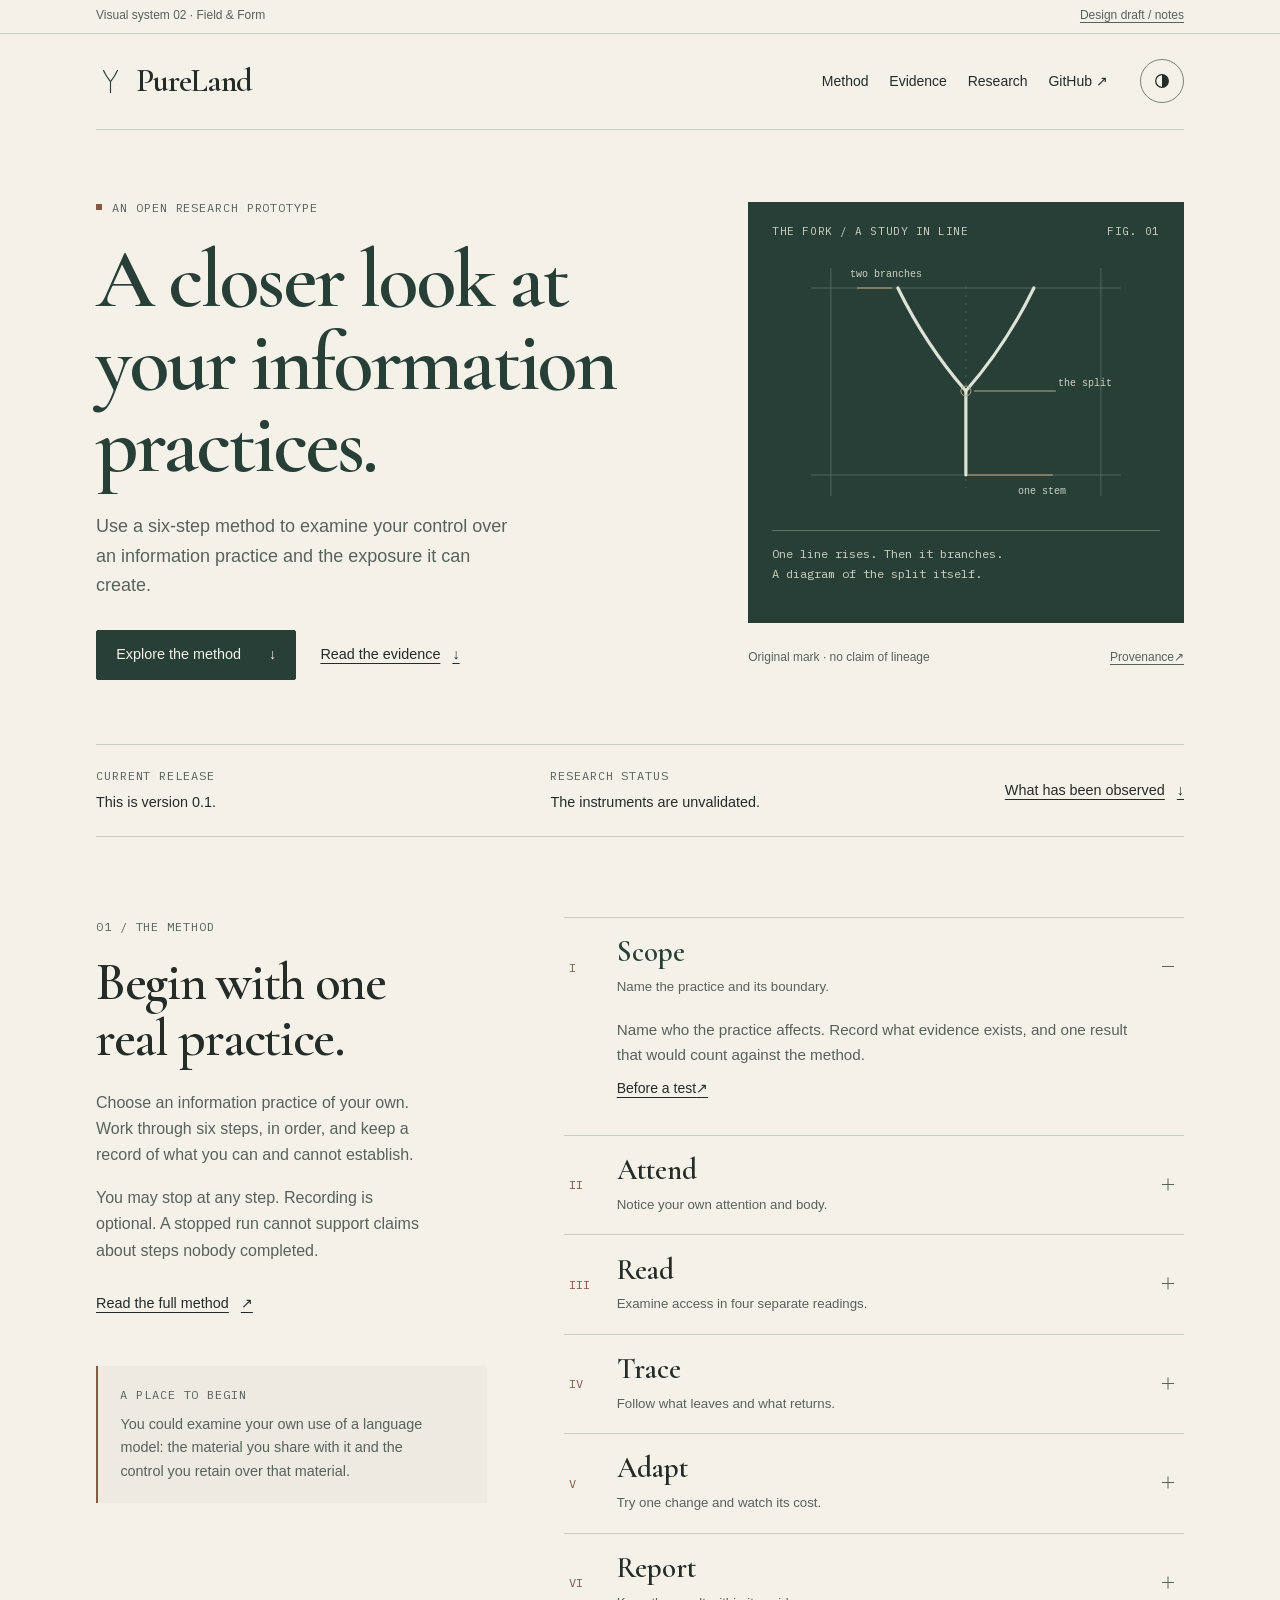
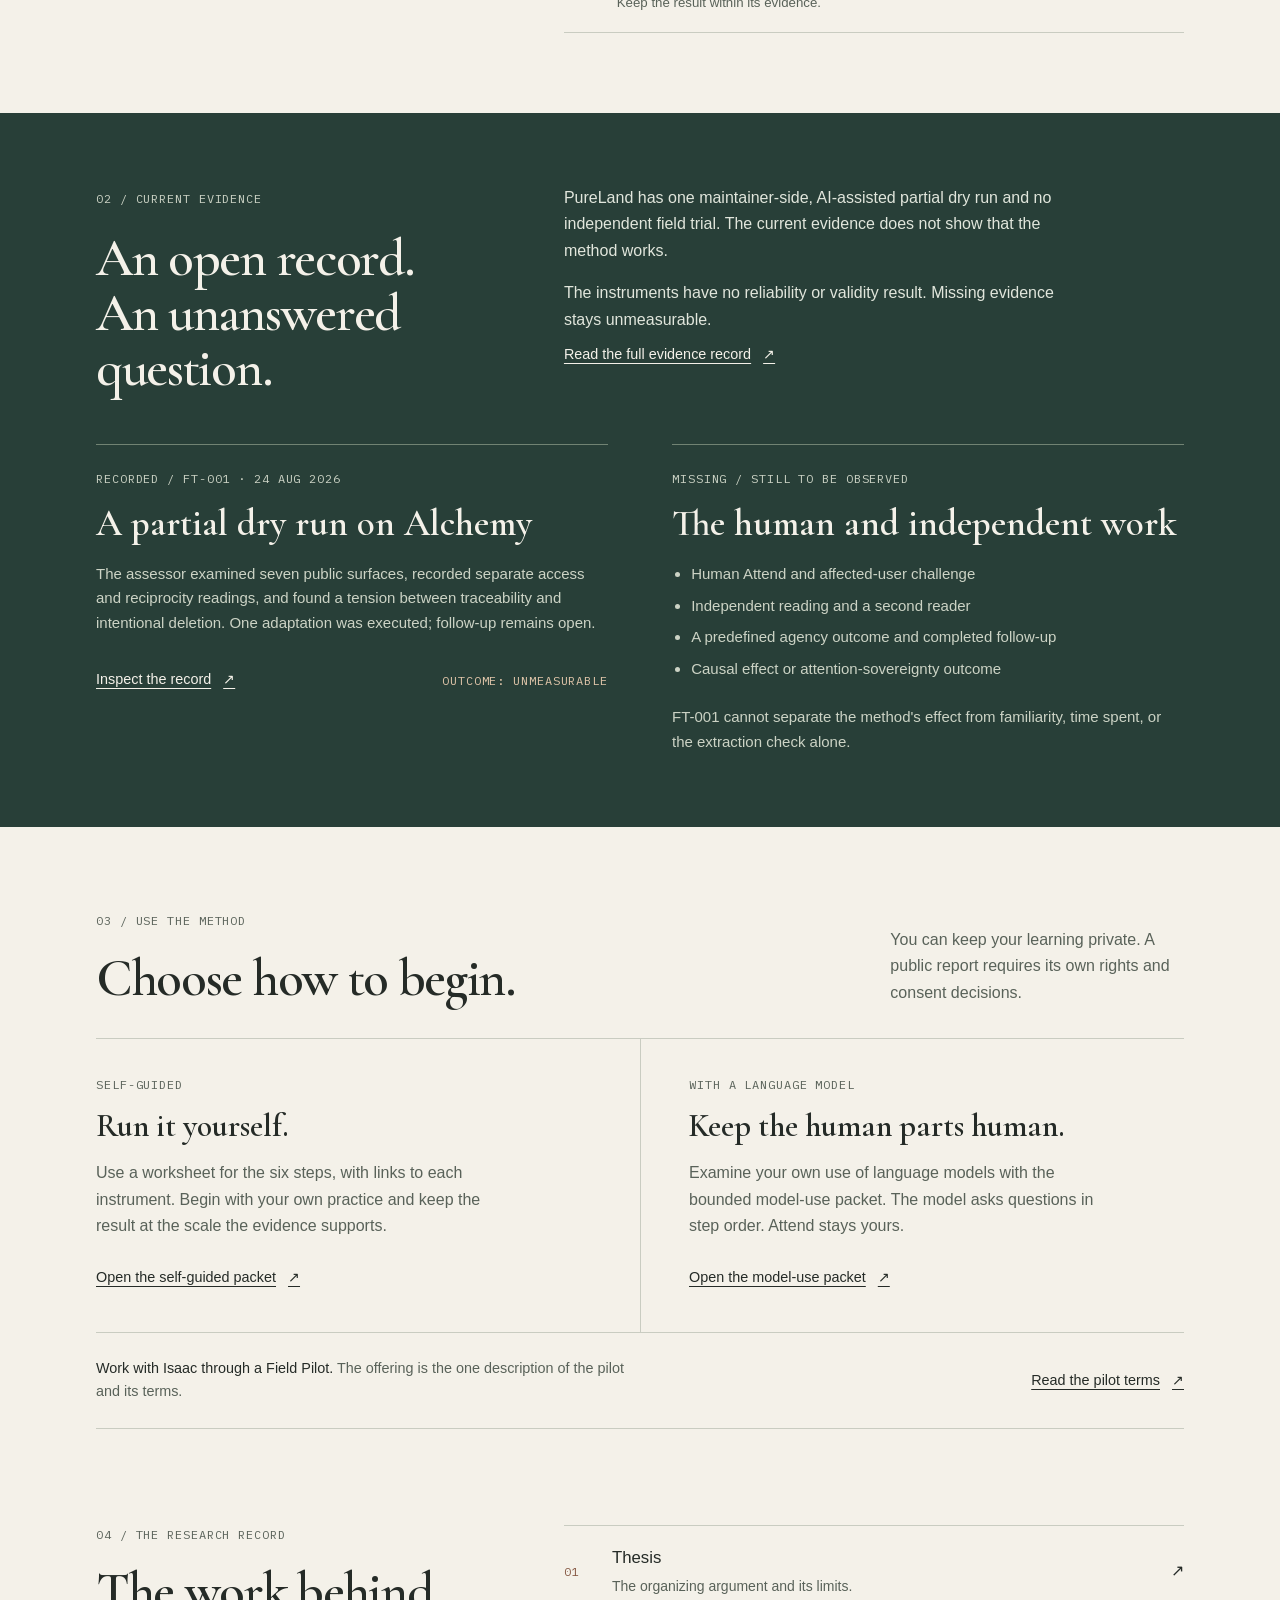
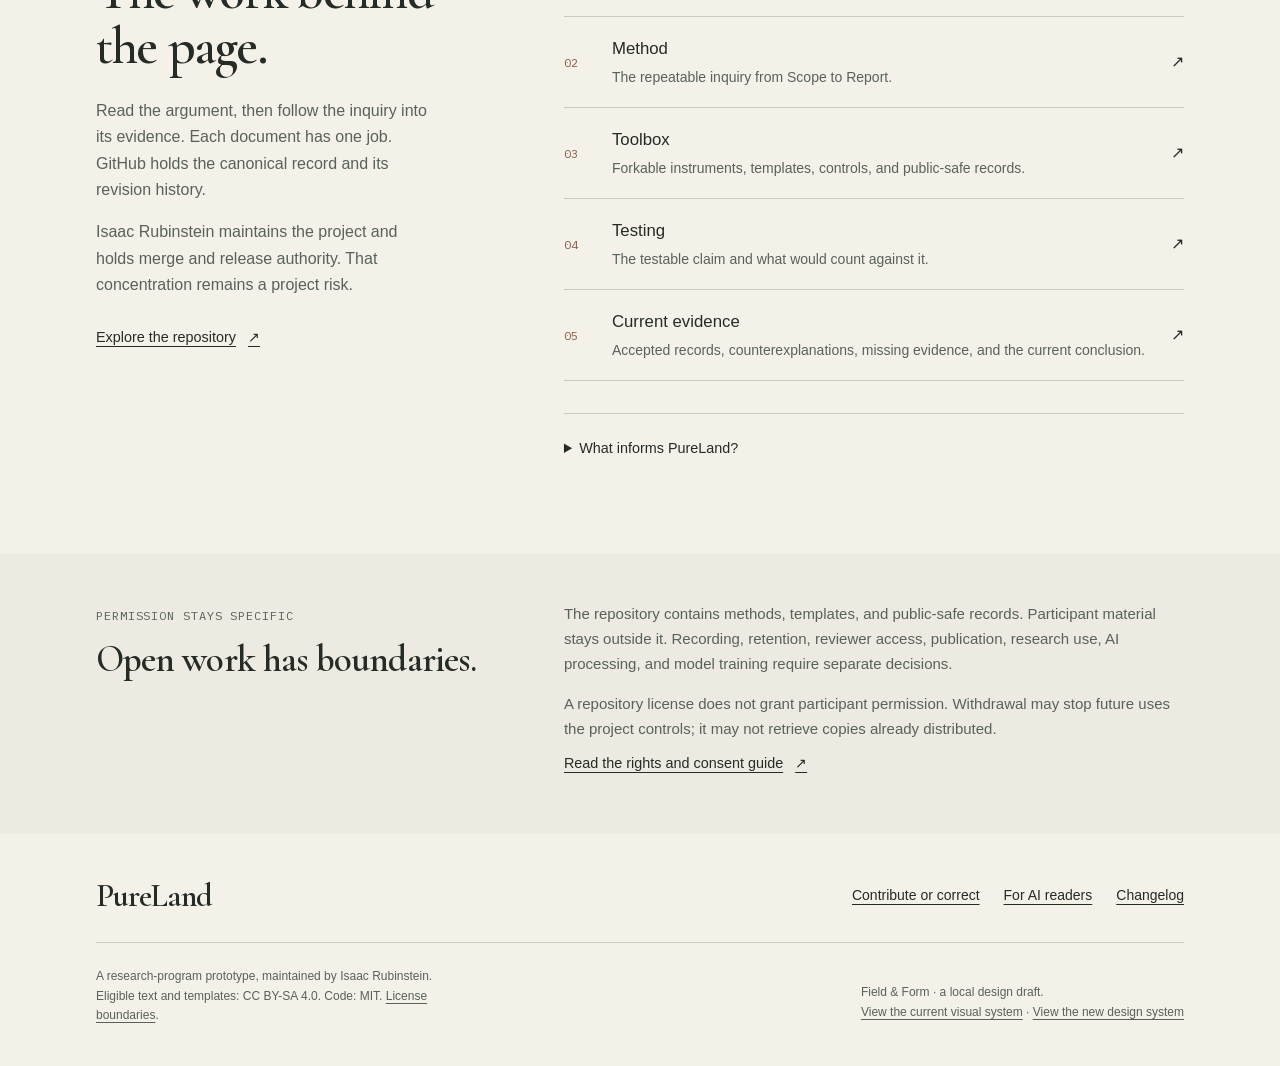
==== commit 5de40909: "Fix what the review pass found An adversarial review pass (five finders, one sweep, each finding ver" ====
--- a/design/v2/index.html
+++ b/design/v2/index.html
@@ -7,6 +7,9 @@
   <title>PureLand · Field &amp; Form design draft</title>
   <meta name="description" content="A second visual-system draft for PureLand, an open research prototype for examining information practices. Instruments unvalidated.">
   <link rel="preload" href="../fonts/cormorant-garamond-600.woff2" as="font" type="font/woff2" crossorigin>
+  <link rel="preload" href="../fonts/ibm-plex-mono-400.woff2" as="font" type="font/woff2" crossorigin>
+  <script>try { var t = localStorage.getItem('pureland-v2-theme'); if (t === 'paper' || t === 'ink') document.documentElement.dataset.theme = t; } catch (e) { /* Storage is optional. */ }</script>
+  <link rel="stylesheet" href="tokens.css">
   <link rel="stylesheet" href="styles.css">
   <script src="theme.js" defer></script>
 </head>
@@ -23,7 +26,7 @@
     <button class="theme" id="theme-toggle" aria-label="Change color theme" hidden><svg viewBox="0 0 20 20" aria-hidden="true"><circle cx="10" cy="10" r="7" fill="none" stroke="currentColor" stroke-width="1.4"/><path d="M10 3a7 7 0 0 1 0 14Z" fill="currentColor"/></svg></button>
   </header>
 </div>
-<main id="main">
+<main id="main" tabindex="-1">
 <div class="wrap">
     <section class="hero" aria-labelledby="page-title">
       <div>
@@ -45,10 +48,10 @@
           </svg>
           <p class="plate-foot">One line rises. Then it branches.<br>A diagram of the split itself.</p>
         </div>
-        <figcaption><span>Original mark · no claim of lineage</span><a href="https://github.com/risaac09/pureland-fork-kit/blob/main/PROVENANCE.md">Provenance ↗</a></figcaption>
+        <figcaption><span>Original mark · no claim of lineage</span><a href="https://github.com/risaac09/pureland-fork-kit/blob/main/PROVENANCE.md">Provenance <span aria-hidden="true">↗</span></a></figcaption>
       </figure>
     </section>
-    <div class="status-line" aria-label="Research status">
+    <div class="status-line" role="group" aria-label="Research status">
       <div><span class="label">Current release</span><strong>This is version 0.1.</strong></div>
       <div><span class="label">Research status</span><strong>The instruments are unvalidated.</strong></div>
       <a class="text-link" href="#evidence">What has been observed <span aria-hidden="true">↓</span></a>
@@ -63,12 +66,12 @@
         <aside class="practice-note"><span class="label">A place to begin</span><p>You could examine your own use of a language model: the material you share with it and the control you retain over that material.</p></aside>
       </div>
       <div class="method-list" aria-label="Six method steps">
-        <details id="step-scope" open><summary><span class="step-number">I</span><span><span class="step-name">Scope</span><span class="step-hint">Name the practice and its boundary.</span></span><span class="expand" aria-hidden="true"></span></summary><div class="step-copy"><p>Name who the practice affects. Record what evidence exists, and one result that would count against the method.</p><a href="https://github.com/risaac09/pureland-fork-kit/blob/main/TESTING.md">Before a test ↗</a></div></details>
-        <details id="step-attend"><summary><span class="step-number">II</span><span><span class="step-name">Attend</span><span class="step-hint">Notice your own attention and body.</span></span><span class="expand" aria-hidden="true"></span></summary><div class="step-copy"><p>Run the practice frame before assigning a condition to the system. These are prompts for self-observation, never scores or labels for other people. Attend belongs to the person; a model cannot perform it.</p><a href="https://github.com/risaac09/pureland-fork-kit/blob/main/PRACTICE-FRAME.md">Open the practice frame ↗</a></div></details>
-        <details id="step-read"><summary><span class="step-number">III</span><span><span class="step-name">Read</span><span class="step-hint">Examine access in four separate readings.</span></span><span class="expand" aria-hidden="true"></span></summary><div class="step-copy"><p>Ask whether the material is understandable, reachable, adaptable, and traceable. Name the unit, set, denominator, and time window before counting. Keep the four measures separate.</p><a href="https://github.com/risaac09/pureland-fork-kit/blob/main/SCORECARD.md">Open the access scorecard ↗</a></div></details>
-        <details id="step-trace"><summary><span class="step-number">IV</span><span><span class="step-name">Trace</span><span class="step-hint">Follow what leaves and what returns.</span></span><span class="expand" aria-hidden="true"></span></summary><div class="step-copy"><p>Trace information from each contributor to where it accumulates. Read consent, attribution, and value return separately. Do not average the bands or produce a combined score.</p><a href="https://github.com/risaac09/pureland-fork-kit/blob/main/EXTRACTION-CHECK.md">Open the extraction check ↗</a></div></details>
-        <details id="step-adapt"><summary><span class="step-number">V</span><span><span class="step-name">Adapt</span><span class="step-hint">Try one change and watch its cost.</span></span><span class="expand" aria-hidden="true"></span></summary><div class="step-copy"><p>Record the baseline, intended benefit, plausible new harm, required consent, and review date. Observe the cost as well as the result.</p><a href="https://github.com/risaac09/pureland-fork-kit/blob/main/METHOD.md">Read the adaptation guidance ↗</a></div></details>
-        <details id="step-report"><summary><span class="step-number">VI</span><span><span class="step-name">Report</span><span class="step-hint">Keep the result within its evidence.</span></span><span class="expand" aria-hidden="true"></span></summary><div class="step-copy"><p>Record what happened, including disagreement or an unmeasurable result. Private learning and refusal may end without a public report. Only cleared reports enter the public ledger. <a href="https://github.com/risaac09/pureland-fork-kit/blob/main/METHOD.md#a-reply">One reply</a> from the maintainer is there for the asking, at no cost.</p><a href="https://github.com/risaac09/pureland-fork-kit/blob/main/templates/field-test.md">Open the field-test template ↗</a></div></details>
+        <details id="step-scope" open><summary><span class="step-number">I</span><span><span class="step-name">Scope</span><span class="step-hint">Name the practice and its boundary.</span></span><span class="expand" aria-hidden="true"></span></summary><div class="step-copy"><p>Name who the practice affects. Record what evidence exists, and one result that would count against the method.</p><a href="https://github.com/risaac09/pureland-fork-kit/blob/main/TESTING.md">Before a test <span aria-hidden="true">↗</span></a></div></details>
+        <details id="step-attend"><summary><span class="step-number">II</span><span><span class="step-name">Attend</span><span class="step-hint">Notice your own attention and body.</span></span><span class="expand" aria-hidden="true"></span></summary><div class="step-copy"><p>Run the practice frame before assigning a condition to the system. These are prompts for self-observation, never scores or labels for other people. Attend belongs to the person; a model cannot perform it.</p><a href="https://github.com/risaac09/pureland-fork-kit/blob/main/PRACTICE-FRAME.md">Open the practice frame <span aria-hidden="true">↗</span></a></div></details>
+        <details id="step-read"><summary><span class="step-number">III</span><span><span class="step-name">Read</span><span class="step-hint">Examine access in four separate readings.</span></span><span class="expand" aria-hidden="true"></span></summary><div class="step-copy"><p>Ask whether the material is understandable, reachable, adaptable, and traceable. Name the unit, set, denominator, and time window before counting. Keep the four measures separate.</p><a href="https://github.com/risaac09/pureland-fork-kit/blob/main/SCORECARD.md">Open the access scorecard <span aria-hidden="true">↗</span></a></div></details>
+        <details id="step-trace"><summary><span class="step-number">IV</span><span><span class="step-name">Trace</span><span class="step-hint">Follow what leaves and what returns.</span></span><span class="expand" aria-hidden="true"></span></summary><div class="step-copy"><p>Trace information from each contributor to where it accumulates. Read consent, attribution, and value return separately. Do not average the bands or produce a combined score.</p><a href="https://github.com/risaac09/pureland-fork-kit/blob/main/EXTRACTION-CHECK.md">Open the extraction check <span aria-hidden="true">↗</span></a></div></details>
+        <details id="step-adapt"><summary><span class="step-number">V</span><span><span class="step-name">Adapt</span><span class="step-hint">Try one change and watch its cost.</span></span><span class="expand" aria-hidden="true"></span></summary><div class="step-copy"><p>Record the baseline, the change, the intended benefit, a plausible new harm, the consent the change requires, the observation window, and a review date. Observe the cost as well as the result.</p><a href="https://github.com/risaac09/pureland-fork-kit/blob/main/METHOD.md">Read the adaptation guidance <span aria-hidden="true">↗</span></a></div></details>
+        <details id="step-report"><summary><span class="step-number">VI</span><span><span class="step-name">Report</span><span class="step-hint">Keep the result within its evidence.</span></span><span class="expand" aria-hidden="true"></span></summary><div class="step-copy"><p>Record what happened, including disagreement or an unmeasurable result. Private learning and refusal may end without a public report. Only cleared reports enter the public ledger. <a href="https://github.com/risaac09/pureland-fork-kit/blob/main/METHOD.md#a-reply">One reply</a> from the maintainer is there for the asking, at no cost.</p><a href="https://github.com/risaac09/pureland-fork-kit/blob/main/templates/field-test.md">Open the field-test template <span aria-hidden="true">↗</span></a></div></details>
       </div>
     </section>
 </div>
@@ -76,7 +79,7 @@
   <div class="wrap">
     <div class="evidence-top"><div><span class="label">02 / Current evidence</span><h2 id="evidence-title">An open record.<br>An unanswered question.</h2></div><div><p>PureLand has one maintainer-side, AI-assisted partial dry run and no independent field trial. The current evidence does not show that the method works.</p><p>The instruments have no reliability or validity result. Missing evidence stays unmeasurable.</p><a class="text-link" href="https://github.com/risaac09/pureland-fork-kit/blob/main/CURRENT-EVIDENCE.md">Read the full evidence record <span aria-hidden="true">↗</span></a></div></div>
     <div class="evidence-records">
-      <article><span class="label">Recorded / FT-001 · 24 Aug 2026</span><h3>A partial dry run on Alchemy</h3><p>The assessor examined seven public surfaces, recorded separate access and reciprocity readings, and found a tension between traceability and intentional deletion. One adaptation was executed; follow-up remains open.</p><div class="record-end"><a class="text-link" href="https://github.com/risaac09/pureland-fork-kit/blob/main/research/field-tests/ft-001-alchemy.md">Inspect the record ↗</a><span class="label">Outcome: unmeasurable</span></div></article>
+      <article><span class="label">Recorded / FT-001 · 24 Aug 2026</span><h3>A partial dry run on Alchemy</h3><p>The assessor examined seven public surfaces, recorded separate access and reciprocity readings, and found a tension between traceability and intentional deletion. One adaptation was executed; follow-up remains open.</p><div class="record-end"><a class="text-link" href="https://github.com/risaac09/pureland-fork-kit/blob/main/research/field-tests/ft-001-alchemy.md">Inspect the record <span aria-hidden="true">↗</span></a><span class="label">Outcome: unmeasurable</span></div></article>
       <article><span class="label">Missing / still to be observed</span><h3>The human and independent work</h3><ul><li>Human Attend and affected-user challenge</li><li>Independent reading and a second reader</li><li>A predefined agency outcome and completed follow-up</li><li>Causal effect or attention-sovereignty outcome</li></ul><p>FT-001 cannot separate the method's effect from familiarity, time spent, or the extraction check alone.</p></article>
     </div>
   </div>
@@ -93,15 +96,15 @@
   <section class="library section-grid" id="research" aria-labelledby="research-title">
     <div class="section-intro"><span class="label">04 / The research record</span><h2 id="research-title">The work behind<br>the page.</h2><p>Read the argument, then follow the inquiry into its evidence. Each document has one job. GitHub holds the canonical record and its revision history.</p><p>Isaac Rubinstein maintains the project and holds merge and release authority. That concentration remains a project risk.</p><a class="text-link" href="https://github.com/risaac09/pureland-fork-kit">Explore the repository <span aria-hidden="true">↗</span></a></div>
     <div><ol class="research-list">
-      <li><a href="https://github.com/risaac09/pureland-fork-kit/blob/main/THESIS.md"><span class="doc-number">01</span><span><span class="doc-title">Thesis</span><span class="doc-description">The organizing argument and its limits.</span></span><span aria-hidden="true">↗</span></a></li>
-      <li><a href="https://github.com/risaac09/pureland-fork-kit/blob/main/METHOD.md"><span class="doc-number">02</span><span><span class="doc-title">Method</span><span class="doc-description">The repeatable inquiry, from Scope to Report.</span></span><span aria-hidden="true">↗</span></a></li>
-      <li><a href="https://github.com/risaac09/pureland-fork-kit/blob/main/TOOLBOX.md"><span class="doc-number">03</span><span><span class="doc-title">Toolbox</span><span class="doc-description">Forkable instruments, templates, and controls.</span></span><span aria-hidden="true">↗</span></a></li>
-      <li><a href="https://github.com/risaac09/pureland-fork-kit/blob/main/TESTING.md"><span class="doc-number">04</span><span><span class="doc-title">Testing</span><span class="doc-description">The claim and what would count against it.</span></span><span aria-hidden="true">↗</span></a></li>
-      <li><a href="https://github.com/risaac09/pureland-fork-kit/blob/main/CURRENT-EVIDENCE.md"><span class="doc-number">05</span><span><span class="doc-title">Current evidence</span><span class="doc-description">Accepted records, missing evidence, and limits.</span></span><span aria-hidden="true">↗</span></a></li>
+      <li><a href="https://github.com/risaac09/pureland-fork-kit/blob/main/THESIS.md"><span class="doc-number" aria-hidden="true">01</span><span><span class="doc-title">Thesis</span><span class="doc-description">The organizing argument and its limits.</span></span><span aria-hidden="true">↗</span></a></li>
+      <li><a href="https://github.com/risaac09/pureland-fork-kit/blob/main/METHOD.md"><span class="doc-number" aria-hidden="true">02</span><span><span class="doc-title">Method</span><span class="doc-description">The repeatable inquiry from Scope to Report.</span></span><span aria-hidden="true">↗</span></a></li>
+      <li><a href="https://github.com/risaac09/pureland-fork-kit/blob/main/TOOLBOX.md"><span class="doc-number" aria-hidden="true">03</span><span><span class="doc-title">Toolbox</span><span class="doc-description">Forkable instruments, templates, controls, and public-safe records.</span></span><span aria-hidden="true">↗</span></a></li>
+      <li><a href="https://github.com/risaac09/pureland-fork-kit/blob/main/TESTING.md"><span class="doc-number" aria-hidden="true">04</span><span><span class="doc-title">Testing</span><span class="doc-description">The testable claim and what would count against it.</span></span><span aria-hidden="true">↗</span></a></li>
+      <li><a href="https://github.com/risaac09/pureland-fork-kit/blob/main/CURRENT-EVIDENCE.md"><span class="doc-number" aria-hidden="true">05</span><span><span class="doc-title">Current evidence</span><span class="doc-description">Accepted records, counterexplanations, missing evidence, and the current conclusion.</span></span><span aria-hidden="true">↗</span></a></li>
     </ol><details class="provenance" id="what-it-studies"><summary>What informs PureLand?</summary><p>The synthesis draws on Buddhist practice, evaluation, body-based practice, and technology theory. Its mappings are original synthesis, not Buddhist doctrine, clinical categories, or validated measures. The name establishes no lineage relationship to Pure Land Buddhist traditions. <a href="https://github.com/risaac09/pureland-fork-kit/blob/main/THESIS.md">Read the thesis</a> and <a href="https://github.com/risaac09/pureland-fork-kit/blob/main/PROVENANCE.md">the provenance record</a>.</p></details></div>
   </section>
 </div>
-<section class="rights" id="rights" aria-labelledby="rights-title"><div class="wrap"><div><span class="label">Permission stays specific</span><h2 id="rights-title">Open work has boundaries.</h2></div><div><p>The repository contains methods, templates, and public-safe records. Participant material stays outside it. Recording, retention, reviewer access, publication, research use, AI processing, and model training require separate decisions.</p><p>A repository license does not grant participant permission. Withdrawal may stop future uses the project controls; it may not retrieve copies already distributed.</p><a class="text-link" href="https://github.com/risaac09/pureland-fork-kit/blob/main/RIGHTS-AND-CONSENT.md">Read the rights and consent guide ↗</a></div></div></section>
+<section class="rights" id="rights" aria-labelledby="rights-title"><div class="wrap"><div><span class="label">Permission stays specific</span><h2 id="rights-title">Open work has boundaries.</h2></div><div><p>The repository contains methods, templates, and public-safe records. Participant material stays outside it. Recording, retention, reviewer access, publication, research use, AI processing, and model training require separate decisions.</p><p>A repository license does not grant participant permission. Withdrawal may stop future uses the project controls; it may not retrieve copies already distributed.</p><a class="text-link" href="https://github.com/risaac09/pureland-fork-kit/blob/main/RIGHTS-AND-CONSENT.md">Read the rights and consent guide <span aria-hidden="true">↗</span></a></div></div></section>
 </main>
 <footer class="wrap footer">
   <div class="footer-top"><a class="brand" href="#main"><span class="brand-name">PureLand</span></a><div class="footer-links"><a href="https://github.com/risaac09/pureland-fork-kit/blob/main/CONTRIBUTING.md">Contribute or correct</a><a href="https://github.com/risaac09/pureland-fork-kit/blob/main/llms.txt">For AI readers</a><a href="https://github.com/risaac09/pureland-fork-kit/blob/main/CHANGELOG.md">Changelog</a></div></div>
--- a/design/v2/tokens.css
+++ b/design/v2/tokens.css
@@ -0,0 +1,50 @@
+/* Field & Form, a second visual-system draft. This is its token source. */
+@font-face {
+  font-family: "Cormorant Garamond";
+  font-style: normal;
+  font-weight: 600;
+  font-display: swap;
+  src: url("../fonts/cormorant-garamond-600.woff2") format("woff2");
+}
+@font-face {
+  font-family: "IBM Plex Mono";
+  font-style: normal;
+  font-weight: 400;
+  font-display: swap;
+  src: url("../fonts/ibm-plex-mono-400.woff2") format("woff2");
+}
+:root {
+  /* The reader's system preference applies until they choose; the two rules
+     below make an explicit choice win. Every role is declared once, paper
+     value first, ink value second, and color-scheme picks between them. */
+  color-scheme: light dark;
+  /* Pigments. These do not change with the theme. */
+  --paper: #F4F1E9;
+  --mineral: #283F38;
+  --lichen: #DDE3D8;
+  --clay: #865944;
+  --ink: #252B27;
+  --stone: #596259;
+  --brass: #BCA77E;
+  --ink-ground: #1E2924;
+  /* Roles. */
+  --ground: light-dark(var(--paper), var(--ink-ground));
+  --surface: light-dark(#ECEAE1, #29382F);
+  --text: light-dark(var(--ink), var(--paper));
+  --secondary: light-dark(var(--stone), #C0C8BA);
+  --primary: light-dark(var(--mineral), var(--lichen));
+  --on-primary: light-dark(var(--paper), var(--mineral));
+  --accent-text: light-dark(var(--clay), #D4AF96);
+  --line: light-dark(#C9CCC1, #536154);
+  --control-line: light-dark(#7A8478, #99A592);
+  --focus: light-dark(var(--clay), #D4AF96);
+  --font-display: "Cormorant Garamond", Georgia, serif;
+  --font-body: -apple-system, BlinkMacSystemFont, "Segoe UI", sans-serif;
+  --font-label: "IBM Plex Mono", monospace;
+  --page-width: 76rem;
+  --motion-response: 160ms;
+  --motion-draw: 800ms;
+  --motion-ease: cubic-bezier(.2,.65,.3,1);
+}
+:root[data-theme="paper"] { color-scheme: light; }
+:root[data-theme="ink"] { color-scheme: dark; }
--- a/design/v2/styles.css
+++ b/design/v2/styles.css
@@ -1,4 +1,3 @@
-@import url("tokens.css");
 * { box-sizing: border-box; }
 html { scroll-padding-top: 2rem; }
 body { margin: 0; background: var(--ground); color: var(--text); font: 1rem/1.65 var(--font-body); -webkit-font-smoothing: antialiased; }
@@ -21,6 +20,7 @@
 .secondary { color: var(--secondary); }
 .skip { position: absolute; top: -10rem; left: 1rem; z-index: 20; background: var(--ground); padding: 1rem; }
 .skip:focus { top: 1rem; }
+main:focus { outline: none; }
 .draft-strip { border-bottom: 1px solid var(--line); }
 .draft-strip .wrap { display: flex; justify-content: space-between; gap: 1rem; font-size: .75rem; color: var(--secondary); padding-block: .4rem; }
 .masthead { display: flex; align-items: center; gap: 2rem; padding-block: 1.6rem; border-bottom: 1px solid var(--line); }
@@ -42,12 +42,13 @@
 .text-link { min-height: 44px; display: inline-flex; align-items: center; gap: .75rem; font-size: .9rem; }
 .specimen { align-self: stretch; display: flex; flex-direction: column; padding-top: .25rem; }
 .specimen-plate { flex: 1; min-height: 350px; position: relative; background: var(--mineral); color: var(--paper); padding: 1.3rem 1.5rem; overflow: hidden; }
-.specimen-plate::before { content: ""; position: absolute; inset: 0; background-image: url("grain.svg"); opacity: .12; pointer-events: none; }
 .plate-top { display: flex; justify-content: space-between; position: relative; color: #CCD3C5; font: .6875rem/1.6 var(--font-label); letter-spacing: .05em; text-transform: uppercase; }
 .specimen-plate > svg { width: 100%; height: 290px; position: relative; }
 .plate-foot { font: .75rem/1.7 var(--font-label); color: #CCD3C5; position: relative; border-top: 1px solid #5B7164; padding-top: .8rem; }
-.specimen figcaption { display: flex; justify-content: space-between; gap: 1rem; color: var(--secondary); margin-top: .8rem; font-size: .75rem; }
-.status-line { border-top: 1px solid var(--line); border-bottom: 1px solid var(--line); padding-block: 1.3rem; display: grid; grid-template-columns: 1fr 1fr auto; gap: 1.5rem; align-items: center; }
+.specimen figcaption { display: flex; justify-content: space-between; align-items: center; gap: 1rem; color: var(--secondary); margin-top: .8rem; font-size: .75rem; }
+.specimen figcaption a { display: inline-flex; align-items: center; min-height: 44px; }
+.status-line { border-top: 1px solid var(--line); border-bottom: 1px solid var(--line); padding-block: 1.3rem; display: grid; grid-template-columns: 1fr 1fr auto; gap: 1.5rem; align-items: start; }
+.status-line > .text-link { align-self: center; }
 .status-line strong { font-size: .9rem; font-weight: 500; }
 .status-line .label { display: block; margin-bottom: .25rem; }
 .section { padding-block: 5rem; }
@@ -127,6 +128,8 @@
   .button, .theme { transition: box-shadow var(--motion-response), background var(--motion-response); }
   .expand::after { transition: transform var(--motion-response) var(--motion-ease); }
   .fork-event { stroke-dasharray: 1; animation: settle var(--motion-draw) var(--motion-ease) both; }
+  /* The stem draws first; the second branch waits for it, so the split reads as a split. */
+  .fork-event + .fork-event { animation-delay: calc(var(--motion-draw) * .4); animation-duration: calc(var(--motion-draw) * .6); }
   @keyframes settle { from { stroke-dashoffset: 1; } to { stroke-dashoffset: 0; } }
 }
 @media (max-width: 900px) {
@@ -148,13 +151,13 @@
   .masthead nav a { font-size: .875rem; }
   .theme { margin-left: auto; }
   .hero { grid-template-columns: 1fr; padding-block: 2.5rem 2rem; gap: 2.25rem; }
-  h1 { font-size: clamp(3.05rem, 13.1vw, 4.7rem); }
+  h1 { font-size: clamp(3.05rem, 13.1vw, 4rem); }
   .hero .label { margin-bottom: 1rem; }
   .hero-lead { font-size: 1.0625rem; margin-top: 1.4rem; }
   .hero-actions { margin-top: 1.5rem; }
   .specimen { display: none; }
-  .status-line { grid-template-columns: 1fr 1fr; gap: 1rem; align-items: start; }
-  .status-line > .text-link { grid-column: 1 / -1; min-height: 32px; }
+  .status-line { grid-template-columns: 1fr 1fr; gap: 1rem; }
+  .status-line > .text-link { grid-column: 1 / -1; }
   .section, .paths { padding-block: 3.5rem; }
   .section-grid, .evidence-top, .rights .wrap { grid-template-columns: 1fr; gap: 2rem; }
   .section-intro p { max-width: none; }
@@ -179,7 +182,9 @@
   .masthead nav { gap: .4rem; }
 }
 @media print {
+  :root, :root[data-theme] { color-scheme: light; }
   body { color: #252B27; background: white; }
+  .specimen-plate { print-color-adjust: exact; -webkit-print-color-adjust: exact; }
   .draft-strip, .theme, .masthead nav { display: none; }
   .hero { padding-block: 2rem; }
   .evidence { background: #F4F1E9; color: #252B27; }
